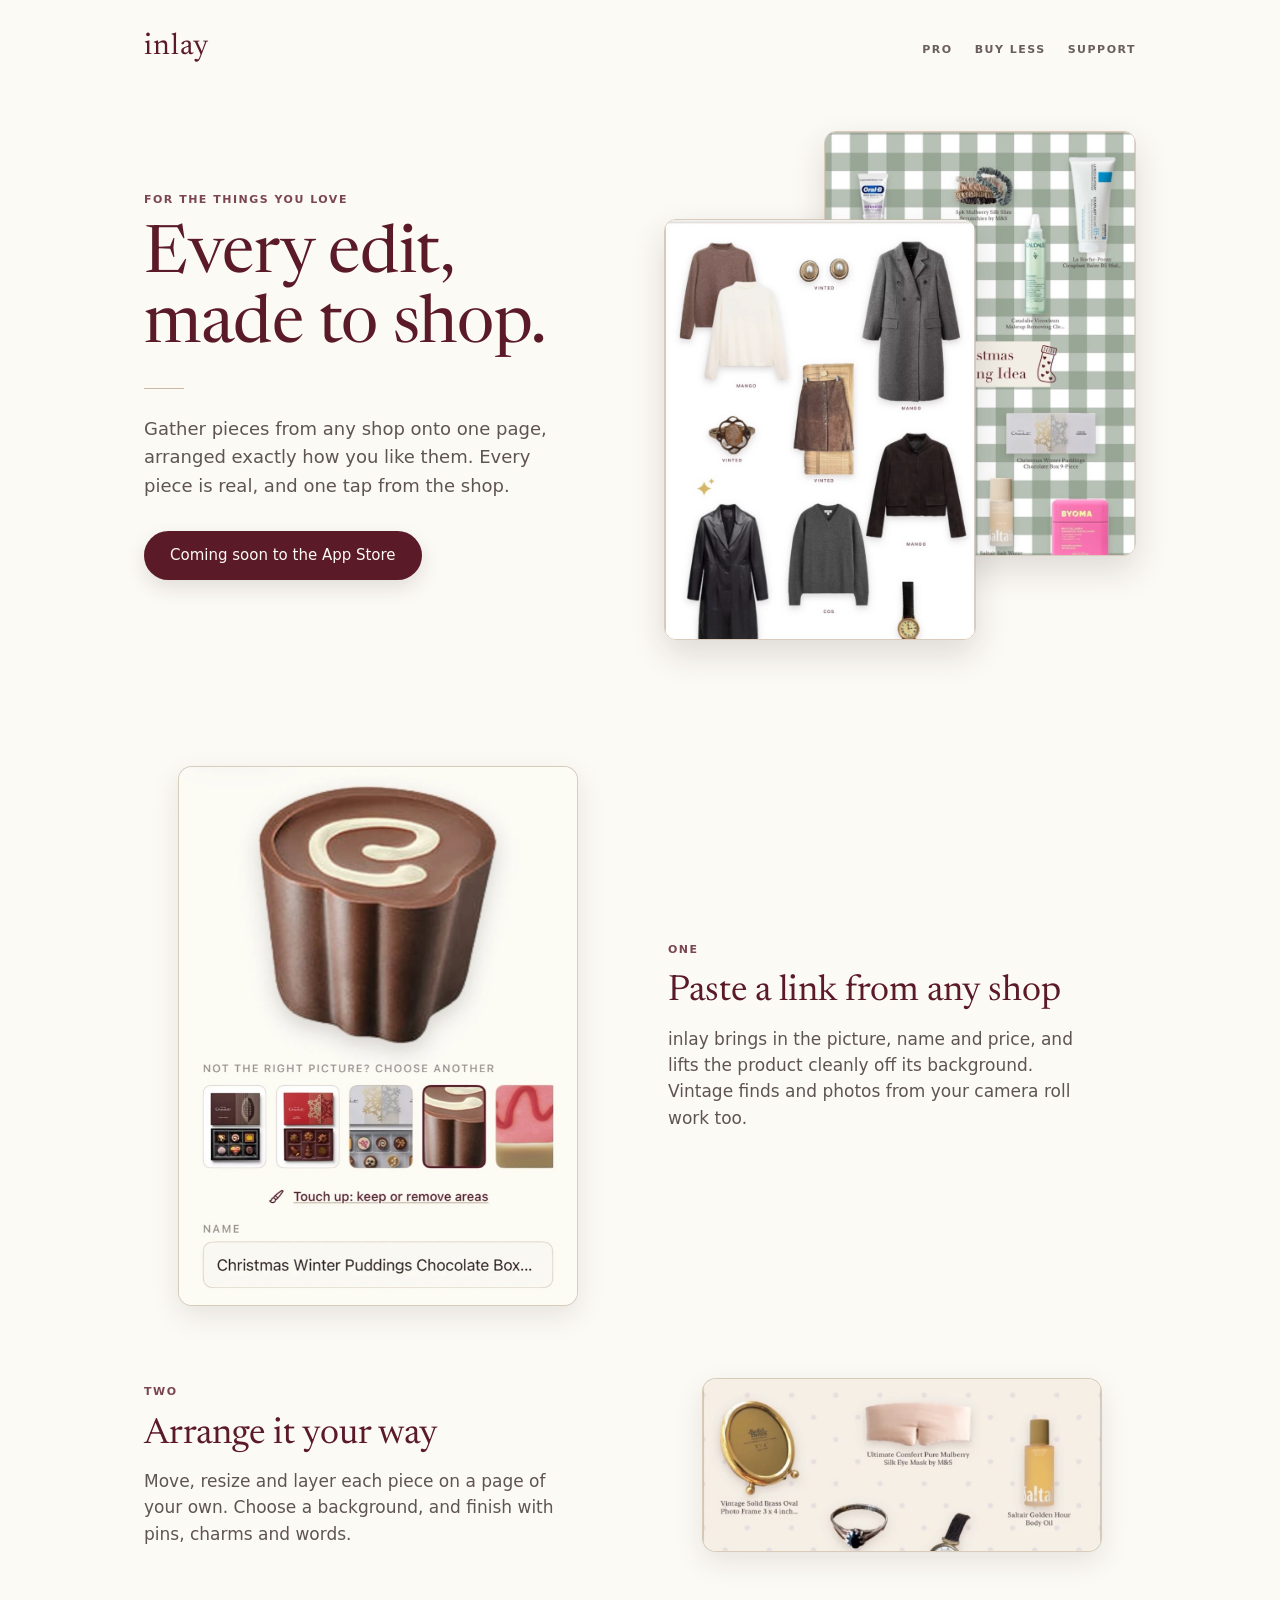
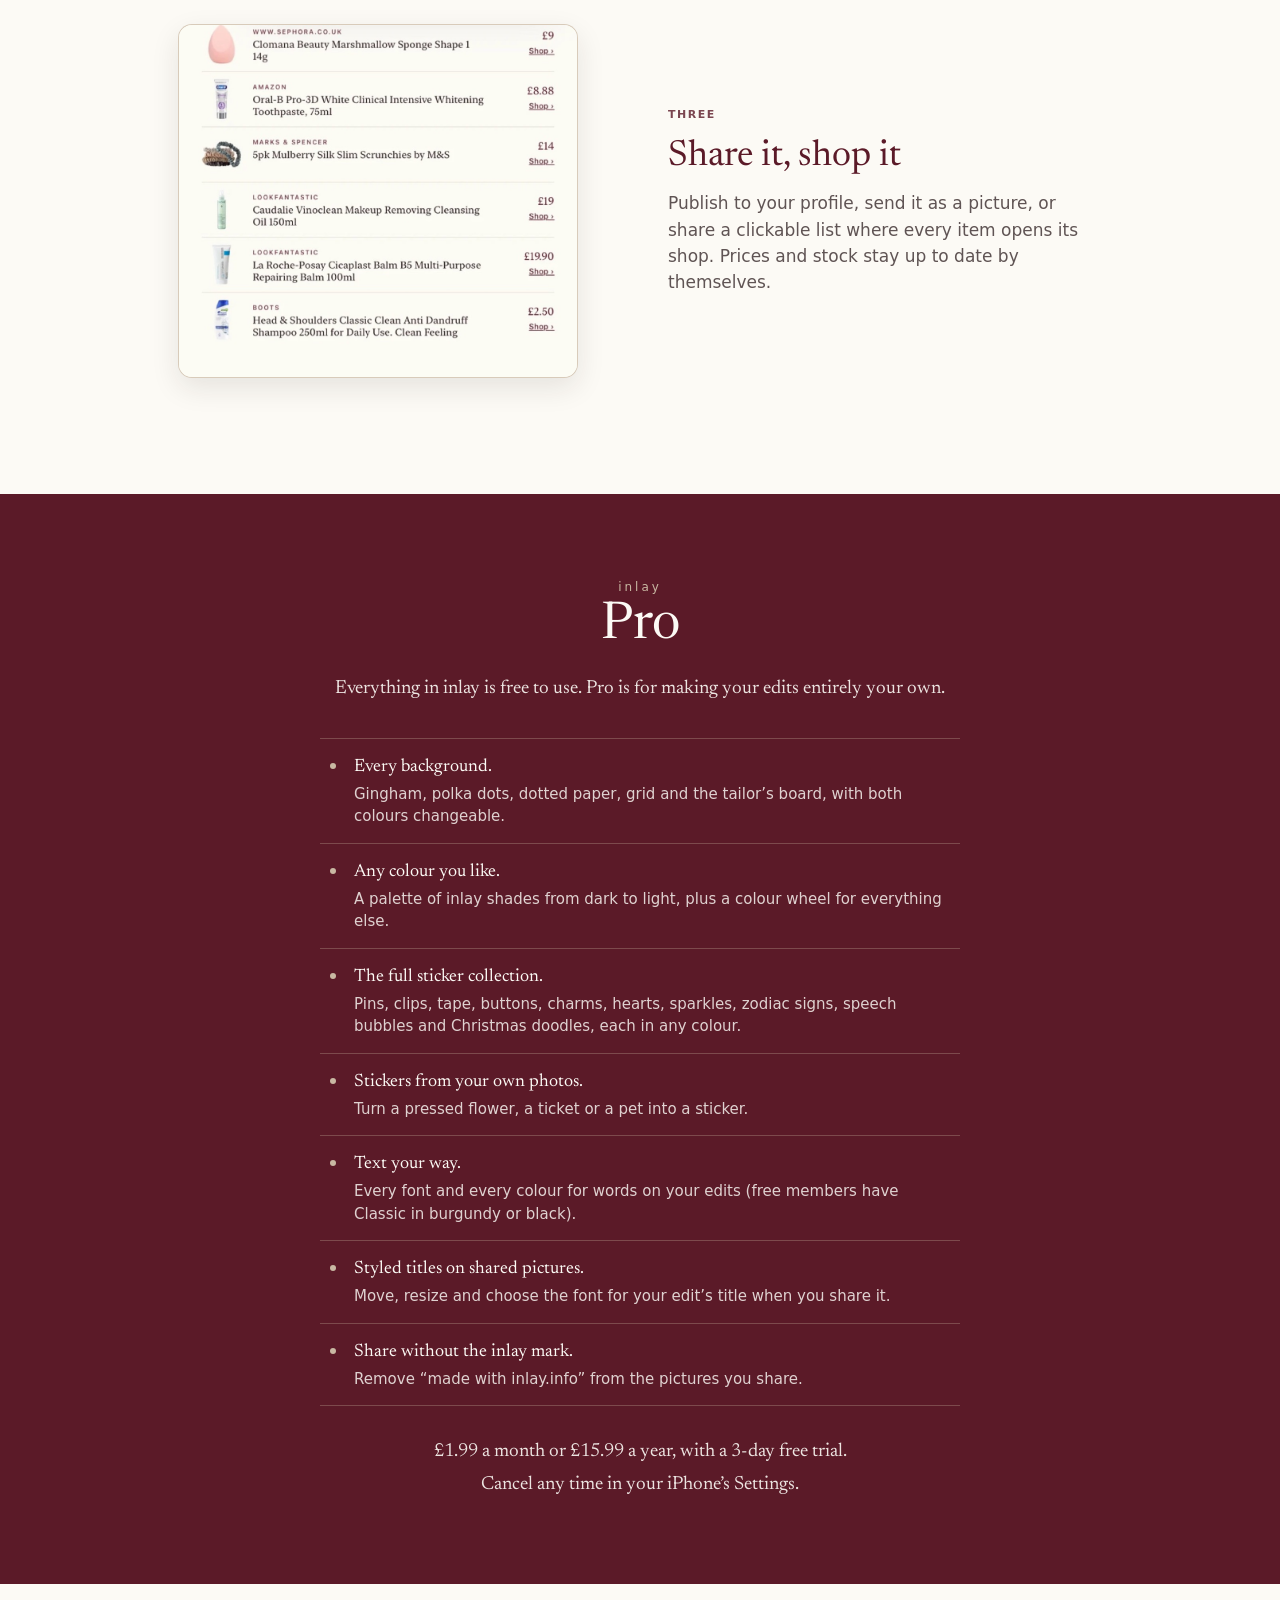
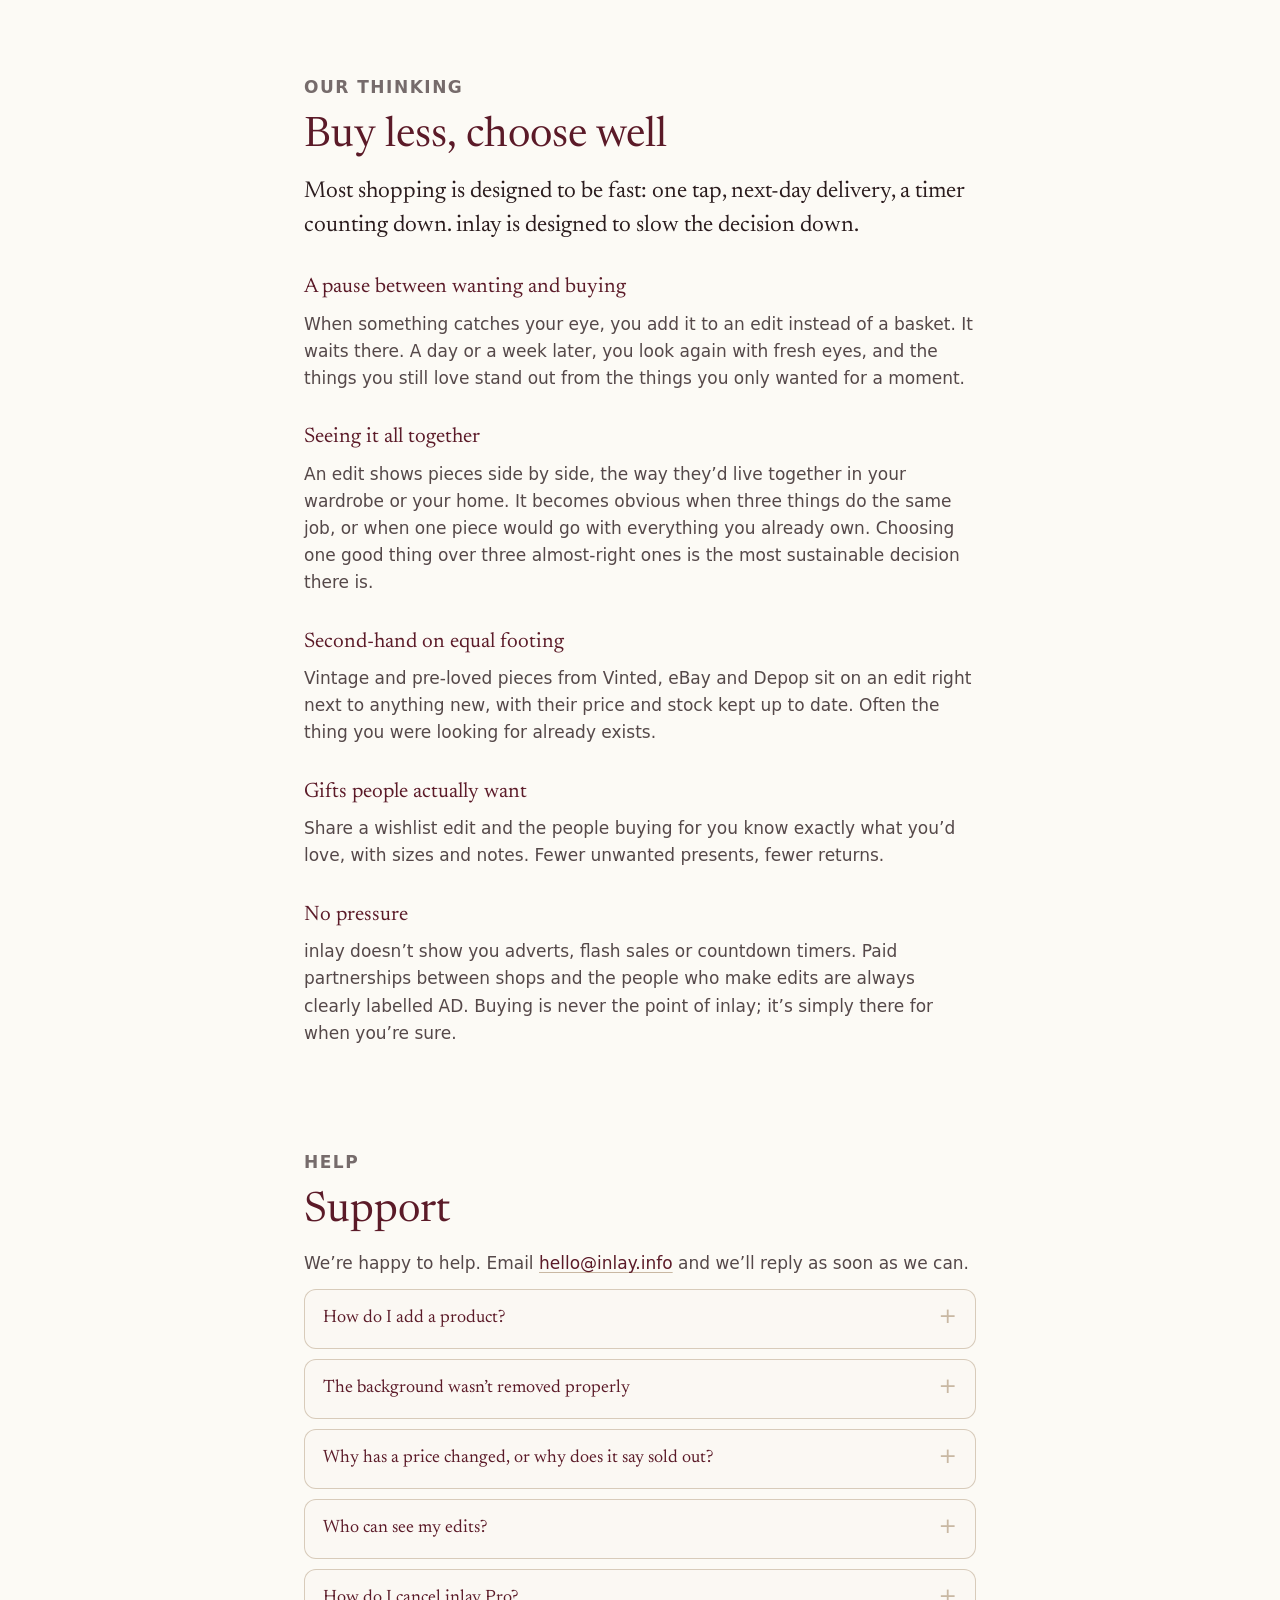
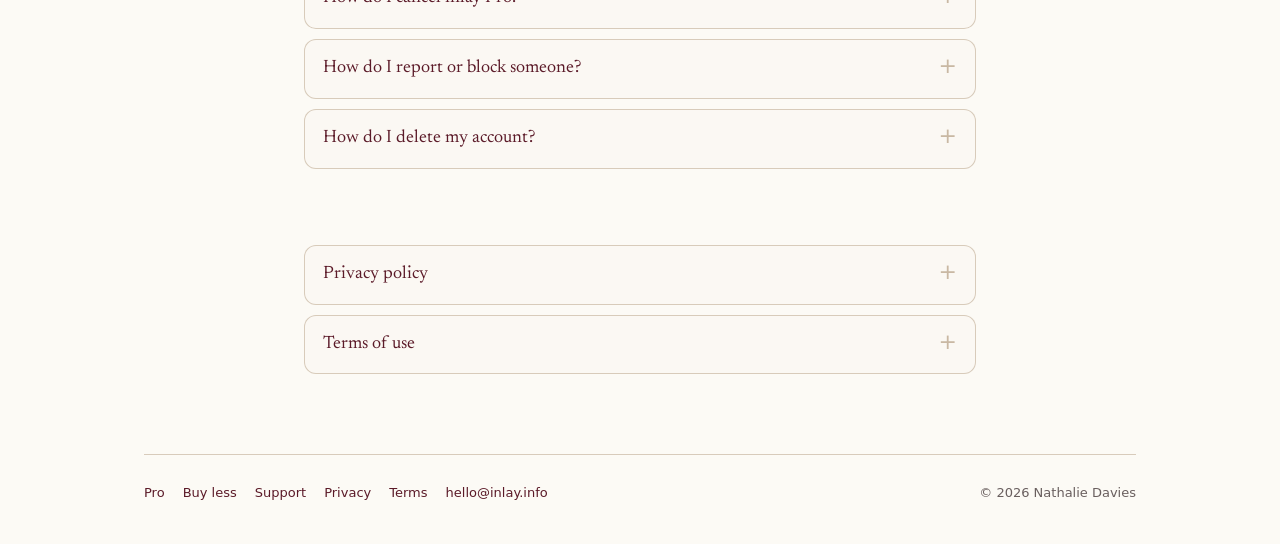
==== index.html @ dbf11629 "Website styled like the app: New York serif, system labels, ivory hairline cards, capsule button, Pr" ====
<!doctype html>
<html lang="en-GB">
<head>
<meta charset="utf-8">
<meta name="viewport" content="width=device-width, initial-scale=1">
<title>inlay</title>
<meta name="description" content="Make edits of the things you love, from any shop. Every piece is real, and one tap from the shop.">
<meta property="og:title" content="inlay">
<meta property="og:description" content="Make edits of the things you love, from any shop.">
<meta property="og:image" content="https://inlay.info/images/edit-aw.jpg">
<link rel="preconnect" href="https://fonts.googleapis.com">
<link rel="preconnect" href="https://fonts.gstatic.com" crossorigin>
<!-- iPhone, iPad and Mac use Apple's New York serif, like the app; other devices get Newsreader, its closest match. -->
<link href="https://fonts.googleapis.com/css2?family=Newsreader:opsz,wght@6..72,400;6..72,500&display=swap" rel="stylesheet">
<link rel="stylesheet" href="styles.css">
</head>
<body>
<div class="wrap">
<header class="site">
  <a class="logo" href="#top">inlay</a>
  <nav><a href="#pro">Pro</a><a href="#slow">Buy less</a><a href="#support">Support</a></nav>
</header>
</div>

<main id="top">
<section class="cover wrap">
  <div class="cover-text">
    <p class="kicker">For the things you love</p>
    <h1>Every edit,<br>made to shop.</h1>
    <span class="rule"></span>
    <p class="lede">Gather pieces from any shop onto one page, arranged exactly how you like them. Every piece is real, and one tap from the shop.</p>
    <span class="badge">Coming soon to the App Store</span>
  </div>
  <figure class="cover-pages">
    <img class="page-shot back" src="images/edit-gingham.jpg" alt="An inlay edit called Christmas Stocking Idea: beauty products on a sage gingham page">
    <img class="page-shot front" src="images/edit-aw.jpg" alt="An inlay edit called AW 2026: knitwear, coats, a suede skirt and vintage jewellery on a white page">
  </figure>
</section>

<section class="feature wrap">
  <figure><img src="images/add-link.jpg" alt="Adding a Hotel Chocolat product from a link, with its name, shop and price filled in"></figure>
  <div>
    <p class="kicker">One</p>
    <h2>Paste a link from any shop</h2>
    <p>inlay brings in the picture, name and price, and lifts the product cleanly off its background. Vintage finds and photos from your camera roll work too.</p>
  </div>
</section>

<section class="feature flip wrap">
  <figure><img src="images/edit-detail.jpg" alt="Close-up of an edit: a brass photo frame, silk eye mask, body oil, a sapphire ring and a vintage watch on a polka dot page"></figure>
  <div>
    <p class="kicker">Two</p>
    <h2>Arrange it your way</h2>
    <p>Move, resize and layer each piece on a page of your own. Choose a background, and finish with pins, charms and words.</p>
  </div>
</section>

<section class="feature wrap">
  <figure><img src="images/list.jpg" alt="A shopping list of an edit, each product with its shop, price and a Shop link"></figure>
  <div>
    <p class="kicker">Three</p>
    <h2>Share it, shop it</h2>
    <p>Publish to your profile, send it as a picture, or share a clickable list where every item opens its shop. Prices and stock stay up to date by themselves.</p>
  </div>
</section>

<!-- inlay Pro -->
<section id="pro" class="band pro">
  <p class="pro-mark">inlay</p>
  <h2 class="pro-title">Pro</h2>
  <p>Everything in inlay is free to use. Pro is for making your edits entirely your own.</p>
  <ul class="perks">
    <li><strong>Every background.</strong> Gingham, polka dots, dotted paper, grid and the tailor&rsquo;s board, with both colours changeable.</li>
    <li><strong>Any colour you like.</strong> A palette of inlay shades from dark to light, plus a colour wheel for everything else.</li>
    <li><strong>The full sticker collection.</strong> Pins, clips, tape, buttons, charms, hearts, sparkles, zodiac signs, speech bubbles and Christmas doodles, each in any colour.</li>
    <li><strong>Stickers from your own photos.</strong> Turn a pressed flower, a ticket or a pet into a sticker.</li>
    <li><strong>Text your way.</strong> Every font and every colour for words on your edits (free members have Classic in burgundy or black).</li>
    <li><strong>Styled titles on shared pictures.</strong> Move, resize and choose the font for your edit&rsquo;s title when you share it.</li>
    <li><strong>Share without the inlay mark.</strong> Remove &ldquo;made with inlay.info&rdquo; from the pictures you share.</li>
  </ul>
  <p class="price">&pound;1.99 a month or &pound;15.99 a year, with a 3-day free trial.<br>Cancel any time in your iPhone&rsquo;s Settings.</p>
</section>

<!-- Sustainability -->
<section id="slow" class="wrap narrow prose">
  <p class="kicker">Our thinking</p>
  <h2>Buy less, choose well</h2>
  <p class="lede">Most shopping is designed to be fast: one tap, next-day delivery, a timer counting down. inlay is designed to slow the decision down.</p>

  <h3>A pause between wanting and buying</h3>
  <p>When something catches your eye, you add it to an edit instead of a basket. It waits there. A day or a week later, you look again with fresh eyes, and the things you still love stand out from the things you only wanted for a moment.</p>

  <h3>Seeing it all together</h3>
  <p>An edit shows pieces side by side, the way they&rsquo;d live together in your wardrobe or your home. It becomes obvious when three things do the same job, or when one piece would go with everything you already own. Choosing one good thing over three almost-right ones is the most sustainable decision there is.</p>

  <h3>Second-hand on equal footing</h3>
  <p>Vintage and pre-loved pieces from Vinted, eBay and Depop sit on an edit right next to anything new, with their price and stock kept up to date. Often the thing you were looking for already exists.</p>

  <h3>Gifts people actually want</h3>
  <p>Share a wishlist edit and the people buying for you know exactly what you&rsquo;d love, with sizes and notes. Fewer unwanted presents, fewer returns.</p>

  <h3>No pressure</h3>
  <p>inlay doesn&rsquo;t show you adverts, flash sales or countdown timers. Paid partnerships between shops and the people who make edits are always clearly labelled AD. Buying is never the point of inlay; it&rsquo;s simply there for when you&rsquo;re sure.</p>
</section>

<!-- Support -->
<section id="support" class="wrap narrow prose">
  <p class="kicker">Help</p>
  <h2>Support</h2>
  <p>We&rsquo;re happy to help. Email <a href="mailto:hello@inlay.info">hello@inlay.info</a> and we&rsquo;ll reply as soon as we can.</p>
  <details><summary>How do I add a product?</summary><p>Open an edit and tap <strong>+</strong>. Paste a link from any shop, or upload a photo. inlay finds the product picture, name, shop and price, and lifts the product off its background.</p></details>
  <details><summary>The background wasn&rsquo;t removed properly</summary><p>Choose a different photo from the row of choices, or tap <strong>Touch up</strong>: brush over anything that should go, or use <strong>Frame item</strong> to draw a box around just the product.</p></details>
  <details><summary>Why has a price changed, or why does it say sold out?</summary><p>inlay checks each product&rsquo;s shop page now and then and updates the price and stock to match. Some shops don&rsquo;t share this, so a price may occasionally be out of date. Always check the shop before buying.</p></details>
  <details><summary>Who can see my edits?</summary><p>New edits are private. When you make an edit public and publish it, anyone on inlay can see it. Your notes on products are always private to you.</p></details>
  <details><summary>How do I cancel inlay Pro?</summary><p>Subscriptions are handled by Apple. On your iPhone, open <strong>Settings</strong>, tap your name, then <strong>Subscriptions</strong>, choose inlay and cancel. Cancel at least a day before your trial or billing period ends. Refunds are handled by Apple at <a href="https://reportaproblem.apple.com">reportaproblem.apple.com</a>.</p></details>
  <details><summary>How do I report or block someone?</summary><p>Open their profile or edit and tap <strong>&hellip;</strong> at the top, or press and hold a comment. Reports are private and are never shown to the person you report.</p></details>
  <details><summary>How do I delete my account?</summary><p>In inlay, go to <strong>My profile</strong>, tap the settings cog, then <strong>Delete account</strong>. This permanently deletes your profile, edits, photos, likes and comments. If you have Pro, cancel it with Apple as well, because deleting your account doesn&rsquo;t stop Apple billing you.</p></details>
</section>

<!-- Legal -->
<section class="wrap narrow prose legal">
  <details id="privacy">
    <summary>Privacy policy</summary>
    <p class="updated">Last updated 16 October 2026</p>
    <p>inlay is an app for making edits of products you love. This policy explains what information inlay uses, why, and the choices you have. inlay is run by Nathalie Davies, based in the United Kingdom, who is responsible for your information (the &ldquo;data controller&rdquo;). Contact: <a href="mailto:hello@inlay.info">hello@inlay.info</a>.</p>
    <h4>What we collect</h4>
    <p><em>Your account:</em> your email address and password (the password is stored encrypted; we can never see it), and your name, username, bio and profile picture if you add them.</p>
    <p><em>What you make and do:</em> your edits (titles, descriptions, tags, backgrounds, stickers, layout); products you add (name, shop, price, link and picture, including stickers made from your photos); private notes on products, only ever visible to you; who you follow and block, your likes, comments and any reports you send.</p>
    <p><em>Purchases:</em> inlay Pro is bought through Apple. Apple handles your payment; we never receive your card details. We only learn whether your subscription is active.</p>
    <p><em>What we don&rsquo;t collect:</em> we don&rsquo;t use advertising trackers, we don&rsquo;t track you across other apps or websites, we don&rsquo;t send marketing emails, and we don&rsquo;t sell your information.</p>
    <h4>How inlay works on your phone</h4>
    <p>inlay only sees photos you choose, and removing backgrounds happens on your iPhone. To read a product&rsquo;s picture, name and price, and to keep prices and stock up to date, inlay opens the shop&rsquo;s page from your iPhone, as a web browser would.</p>
    <h4>Why we use it</h4>
    <p>To run your account and show your edits, profile, likes and comments (to provide the service you asked for); to keep inlay safe, including reviewing reports (our legitimate interest in a safe community); and to provide Pro features you&rsquo;ve paid for (to fulfil our agreement with you).</p>
    <h4>Who can see what</h4>
    <p>Your name, username, bio and profile picture are visible to everyone on inlay. Public, published edits are visible to everyone on inlay; private edits only to you, and to friends you invite to collaborate. Your notes, blocks and reports are visible only to you (and reports to us).</p>
    <h4>Where it&rsquo;s stored</h4>
    <p>inlay stores your information with Supabase, our database and storage provider, which processes it on our behalf under a data processing agreement. Where information is processed outside the UK, it is protected by approved safeguards such as standard contractual clauses.</p>
    <h4>How long we keep it</h4>
    <p>We keep your information while you have an account. When you delete your account, your profile, edits, photos, likes, comments, follows and notes are deleted. Backups are cleared on a rolling basis within 30 days.</p>
    <h4>Your rights</h4>
    <p>You can access, correct, download or delete your information, and object to or restrict how we use it. You can edit your profile and delete your account in the app at any time. For anything else, email <a href="mailto:hello@inlay.info">hello@inlay.info</a>. You can also complain to the Information Commissioner&rsquo;s Office at <a href="https://ico.org.uk">ico.org.uk</a>.</p>
    <h4>Children</h4>
    <p>inlay is for people aged 13 and over. If you believe a child under 13 has an account, please contact us and we&rsquo;ll delete it.</p>
    <h4>Changes</h4>
    <p>If we make important changes to this policy, we&rsquo;ll tell you in the app before they take effect.</p>
  </details>

  <details id="terms">
    <summary>Terms of use</summary>
    <p class="updated">Last updated 16 October 2026</p>
    <p>These terms are an agreement between you and Nathalie Davies, who runs inlay (&ldquo;we&rdquo;). By using inlay you agree to them. Please also read the privacy policy above.</p>
    <h4>Your account</h4>
    <p>You must be 13 or older to use inlay. Keep your login details safe; you&rsquo;re responsible for what happens on your account. You can delete your account at any time in the app.</p>
    <h4>Your content</h4>
    <p>You own the edits, photos, descriptions and comments you add. So that inlay can show them, you give us a non-exclusive, worldwide, royalty-free licence to store, display and share them within inlay, and to show them when you share them elsewhere. This licence ends when you delete the content or your account, except where others have already shared it. Only add content you have the right to use. Product pictures come from shops&rsquo; own pages to show and link to those products; if you&rsquo;re a rights holder and want something removed, contact us.</p>
    <h4>Paid promotion</h4>
    <p>If you&rsquo;re paid or gifted to feature a product, mark your edit as containing paid promotion and choose which items are paid, so they show an AD label.</p>
    <h4>Community rules</h4>
    <p>Don&rsquo;t use inlay to post anything illegal, hateful, harassing, sexually explicit, violent or misleading; to impersonate anyone; to spam; or to infringe anyone&rsquo;s rights. You can report content and block people in the app. We may remove content or suspend accounts that break these rules.</p>
    <h4>Shops and prices</h4>
    <p>inlay isn&rsquo;t a shop and doesn&rsquo;t sell products. Product names, prices and stock come from shops&rsquo; websites and may be out of date or wrong. Always check the shop&rsquo;s own website before buying. Purchases are between you and the shop.</p>
    <h4>inlay Pro</h4>
    <p>inlay Pro costs &pound;1.99 a month or &pound;15.99 a year (or the equivalent shown in your country), with a 3-day free trial for new subscribers. Payment is taken by Apple when the trial ends, and the subscription renews automatically unless you cancel at least 24 hours before the end of the period. Manage or cancel it in your iPhone&rsquo;s Settings &rarr; your name &rarr; Subscriptions. Refunds are handled by Apple. Your use of purchases is also covered by Apple&rsquo;s <a href="https://www.apple.com/legal/internet-services/itunes/dev/stdeula/">Licensed Application End User Licence Agreement</a>.</p>
    <h4>Changes and availability</h4>
    <p>We&rsquo;re always improving inlay and may change or stop features. If we make important changes to these terms, we&rsquo;ll tell you in the app first.</p>
    <h4>Liability</h4>
    <p>inlay is provided as it is. Nothing in these terms limits liability that can&rsquo;t be limited by law, including for death or personal injury caused by negligence, or fraud. Otherwise, we&rsquo;re not responsible for losses that weren&rsquo;t foreseeable, for products bought from shops, or for content posted by other people. Your statutory consumer rights are not affected.</p>
    <h4>Law</h4>
    <p>These terms are governed by the law of England and Wales. If you live elsewhere in the UK, you may also bring proceedings in your local courts.</p>
  </details>
</section>
</main>

<div class="wrap">
<footer class="site">
  <div><a href="#pro">Pro</a><a href="#slow">Buy less</a><a href="#support">Support</a><a href="#privacy">Privacy</a><a href="#terms">Terms</a><a href="mailto:hello@inlay.info">hello@inlay.info</a></div>
  <div>&copy; 2026 Nathalie Davies</div>
</footer>
</div>

<script>
  // Links to #privacy or #terms open that section.
  function openFromHash() {
    var el = location.hash && document.querySelector(location.hash);
    if (el && el.tagName === 'DETAILS') { el.open = true; el.scrollIntoView(); }
  }
  window.addEventListener('hashchange', openFromHash);
  openFromHash();
</script>
</body>
</html>
---- styles.css ----
/* inlay.info, styled like the app: burgundy, putty and linen; New York serif headings,
   the system font for everything small; ivory cards with hairline putty borders; capsule buttons. */
:root {
  --burgundy: #5B1A28;
  --burgundy-deep: #3E0F1A;
  --putty: #C9B8A3;
  --linen: #FCFAF5;
  --linen-shade: #E7DFD1;
  --ivory: #FBF8F3;
  --ink: #2B1C1E;
  --hairline: rgba(201, 184, 163, 0.7);
  --serif: ui-serif, "New York", "Newsreader", Georgia, serif;
  --sans: -apple-system, BlinkMacSystemFont, system-ui, "Helvetica Neue", Arial, sans-serif;
}

* { box-sizing: border-box; }
html { scroll-behavior: smooth; }
html, body {
  margin: 0;
  background: var(--linen);
  color: var(--ink);
  font-family: var(--sans);
  font-size: 17px;
  line-height: 1.55;
  -webkit-font-smoothing: antialiased;
}
img { display: block; }
a { color: var(--burgundy); text-decoration-color: var(--putty); text-underline-offset: 3px; }
a:hover { text-decoration-color: var(--burgundy); }

.wrap { max-width: 1040px; margin: 0 auto; padding: 0 24px; }
.narrow { max-width: 720px; }
section[id] { scroll-margin-top: 16px; }

/* Small labels, as in the app: uppercase, tracked, burgundy */
.kicker {
  font-family: var(--sans); font-size: 11px; font-weight: 600; letter-spacing: 1.5px;
  text-transform: uppercase; color: var(--burgundy); opacity: 0.8; margin: 0 0 14px;
}

/* Header */
header.site {
  display: flex; align-items: center; justify-content: space-between; flex-wrap: wrap; gap: 8px 0;
  padding: 24px 0;
}
.logo {
  font-family: var(--serif); font-size: 30px; letter-spacing: 1px;
  color: var(--burgundy); text-decoration: none;
}
nav a {
  margin-left: 22px; font-size: 11px; font-weight: 600; letter-spacing: 1.5px;
  text-transform: uppercase; text-decoration: none; color: var(--ink); opacity: 0.7;
}
nav a:hover { opacity: 1; color: var(--burgundy); }

/* Capsule button */
.badge {
  display: inline-block; padding: 13px 26px; border-radius: 999px;
  background: var(--burgundy); color: var(--linen);
  font-size: 15px; font-weight: 500; text-decoration: none;
  box-shadow: 0 8px 20px rgba(43, 28, 30, 0.12);
}

/* Cover */
.cover {
  display: grid; grid-template-columns: 1fr 1fr; gap: 48px; align-items: center;
  padding-top: 36px; padding-bottom: 90px;
}
.cover h1 {
  font-family: var(--serif); font-weight: 400; color: var(--burgundy);
  font-size: clamp(42px, 6vw, 66px); line-height: 1.06; letter-spacing: -0.3px; margin: 0;
}
.rule { display: block; width: 40px; height: 1px; background: var(--putty); margin: 26px 0; }
.lede { font-size: 18px; line-height: 1.6; color: rgba(43, 28, 30, 0.75); margin: 0 0 30px; max-width: 440px; }
.cover-pages { position: relative; margin: 0; aspect-ratio: 1 / 1.08; }
.page-shot {
  position: absolute; width: 66%; border-radius: 12px;
  border: 0.75px solid var(--hairline);
  box-shadow: 0 14px 34px rgba(43, 28, 30, 0.14);
}
.page-shot.back { right: 0; top: 0; }
.page-shot.front { left: 0; bottom: 0; }

/* Steps */
.feature {
  display: grid; grid-template-columns: 1fr 1fr; gap: 56px; align-items: center;
  padding-top: 36px; padding-bottom: 36px;
}
.feature figure { margin: 0; }
.feature img {
  width: 100%; max-width: 400px; margin: 0 auto; border-radius: 14px;
  border: 0.75px solid var(--hairline); background: var(--ivory);
  box-shadow: 0 10px 28px rgba(43, 28, 30, 0.1);
  max-height: 540px; object-fit: cover; object-position: top;
}
.feature.flip figure { order: 2; }
.feature h2 {
  font-family: var(--serif); font-weight: 400; color: var(--burgundy);
  font-size: clamp(28px, 3.6vw, 36px); line-height: 1.15; margin: 0 0 12px;
}
.feature p:not(.kicker) { font-size: 17px; color: rgba(43, 28, 30, 0.75); margin: 0; max-width: 420px; }

/* Pro: like the app's Pro screen */
.band.pro {
  background: var(--burgundy); color: var(--linen);
  padding: 72px 24px 64px; margin-top: 80px; text-align: center;
}
.band.pro > * { max-width: 640px; margin-left: auto; margin-right: auto; }
.pro-mark { font-size: 12px; font-weight: 500; letter-spacing: 3px; color: var(--putty); margin-bottom: 2px; }
.pro-title { font-family: "Didot", "Bodoni 72", var(--serif); font-weight: 400; font-size: 52px; line-height: 1.1; margin-top: 0; margin-bottom: 14px; }
.band.pro > p:not(.pro-mark) { font-family: var(--serif); font-size: 19px; color: var(--linen); opacity: 0.9; }
.perks { list-style: none; padding: 0; margin: 34px auto 30px; text-align: left; }
.perks li {
  font-size: 15px; line-height: 1.5; color: rgba(252, 250, 245, 0.82);
  padding: 15px 16px 15px 34px; position: relative;
  border-top: 0.75px solid rgba(201, 184, 163, 0.3);
}
.perks li:last-child { border-bottom: 0.75px solid rgba(201, 184, 163, 0.3); }
.perks li::before {
  content: ""; position: absolute; left: 10px; top: 24px;
  width: 6px; height: 6px; border-radius: 50%; background: var(--putty);
}
.perks strong { display: block; font-family: var(--serif); font-weight: 400; font-size: 18px; color: var(--linen); margin-bottom: 2px; }
.band.pro .price { font-family: var(--sans); font-size: 13px; line-height: 1.7; color: var(--putty); opacity: 1; }

/* Text sections */
.prose { padding-top: 90px; }
.prose h2 {
  font-family: var(--serif); font-weight: 400; color: var(--burgundy);
  font-size: clamp(32px, 4.6vw, 42px); line-height: 1.1; margin: 0 0 16px;
}
.prose h3 { font-family: var(--serif); font-weight: 400; color: var(--burgundy); font-size: 21px; margin: 30px 0 6px; }
.prose p { font-size: 17px; line-height: 1.6; color: rgba(43, 28, 30, 0.8); margin: 0 0 12px; }
.prose .lede { font-family: var(--serif); font-size: clamp(20px, 2.4vw, 23px); line-height: 1.45; color: var(--ink); max-width: none; margin-bottom: 8px; }

/* Questions and legal: ivory cards, like the app's settings */
details {
  background: var(--ivory); border: 0.75px solid var(--hairline); border-radius: 12px;
  padding: 15px 18px; margin: 10px 0;
}
summary { cursor: pointer; font-family: var(--serif); font-size: 18px; color: var(--burgundy); list-style: none; display: flex; justify-content: space-between; gap: 12px; }
summary::-webkit-details-marker { display: none; }
summary::after { content: "+"; font-family: var(--sans); font-weight: 300; font-size: 22px; line-height: 1; color: var(--putty); }
details[open] summary::after { content: "\2013"; }
.prose details p { font-size: 16px; margin: 10px 0 2px; }
.legal { padding-top: 56px; padding-bottom: 70px; }
.legal h4 { font-size: 11px; font-weight: 600; letter-spacing: 1.5px; text-transform: uppercase; color: var(--burgundy); opacity: 0.8; margin: 24px 0 6px; }
.legal .updated { font-size: 13px; opacity: 0.55; }
em { font-style: normal; font-weight: 600; }

/* Footer */
footer.site {
  border-top: 0.75px solid var(--hairline);
  padding: 28px 0 40px; font-size: 13px;
  display: flex; flex-wrap: wrap; gap: 14px; justify-content: space-between; color: rgba(43, 28, 30, 0.7);
}
footer.site a { margin-right: 18px; text-decoration: none; }

@media (max-width: 760px) {
  .cover, .feature { grid-template-columns: 1fr; gap: 30px; }
  .cover { padding-top: 8px; padding-bottom: 50px; }
  .feature.flip figure { order: 0; }
  .feature { padding-top: 24px; padding-bottom: 24px; }
  .prose { padding-top: 64px; }
}
@media (max-width: 640px) {
  nav a { margin-left: 14px; letter-spacing: 1.2px; }
  .logo { font-size: 26px; }
}
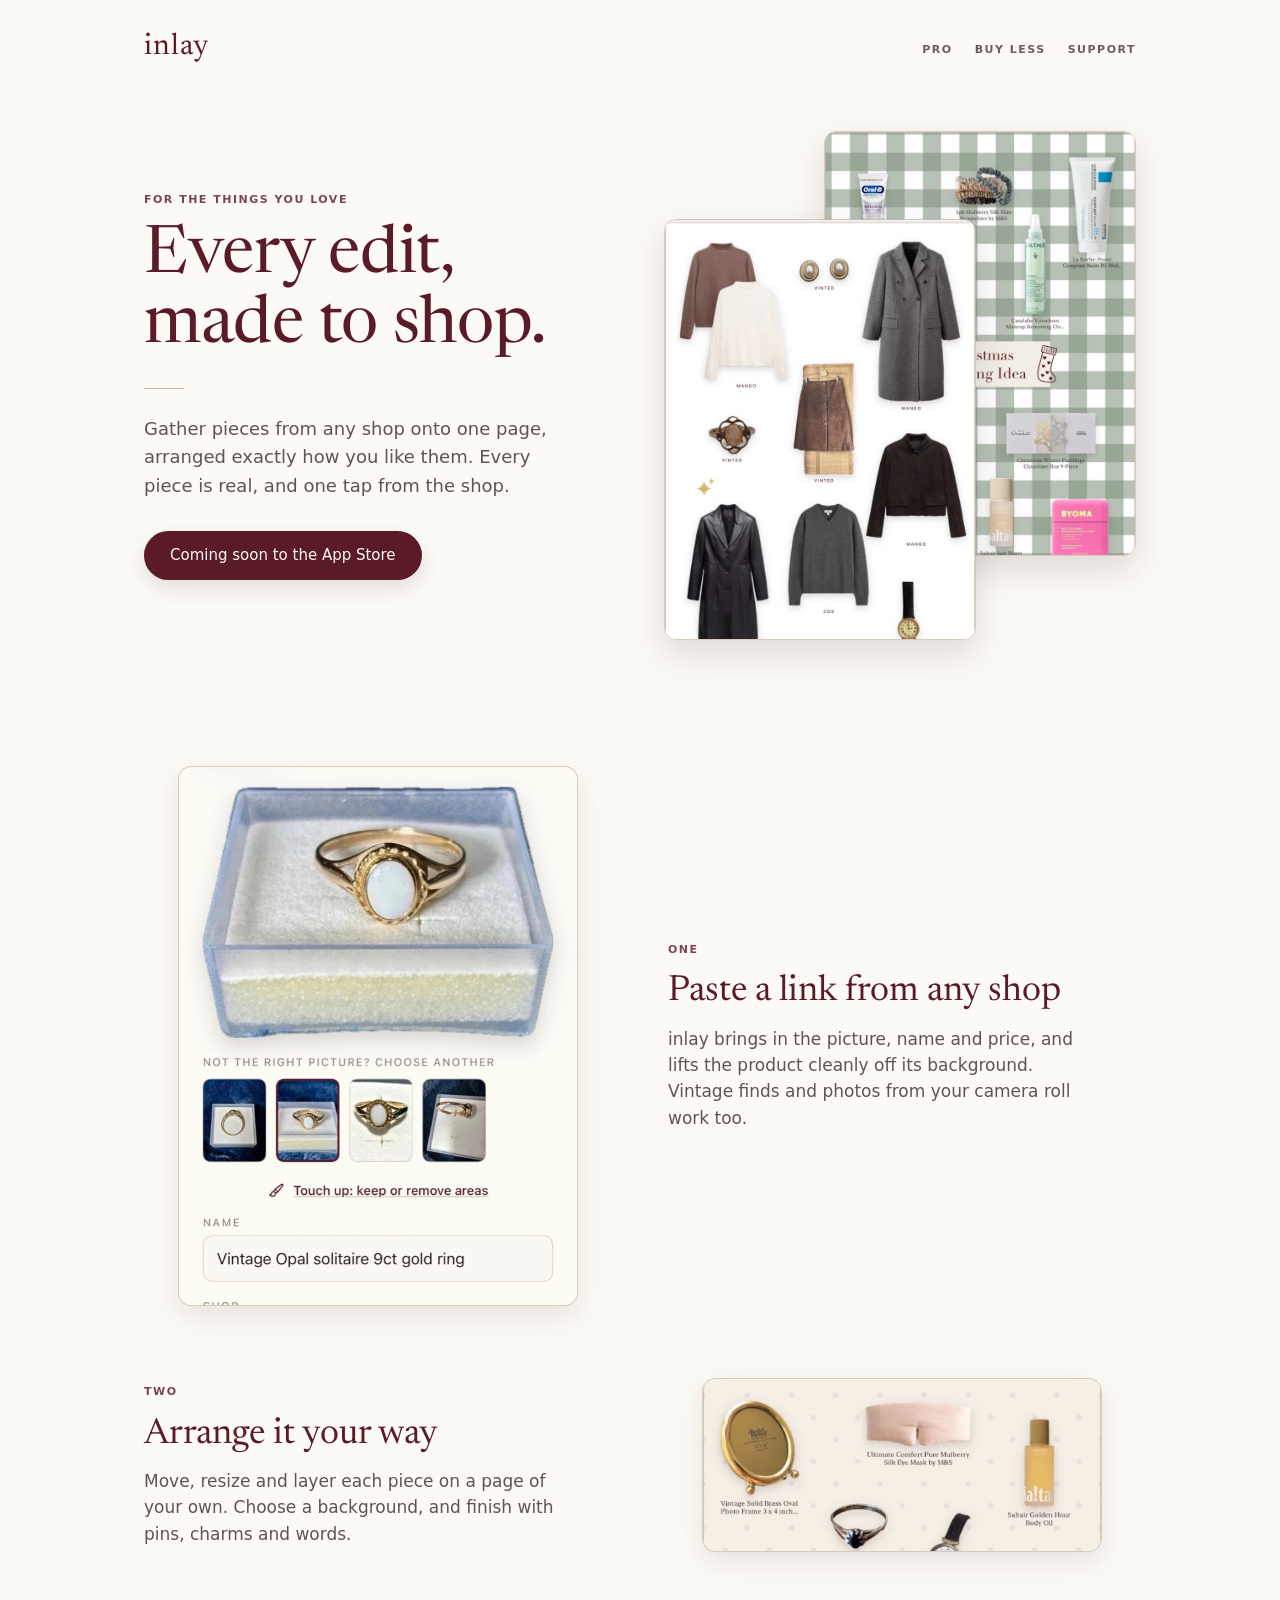
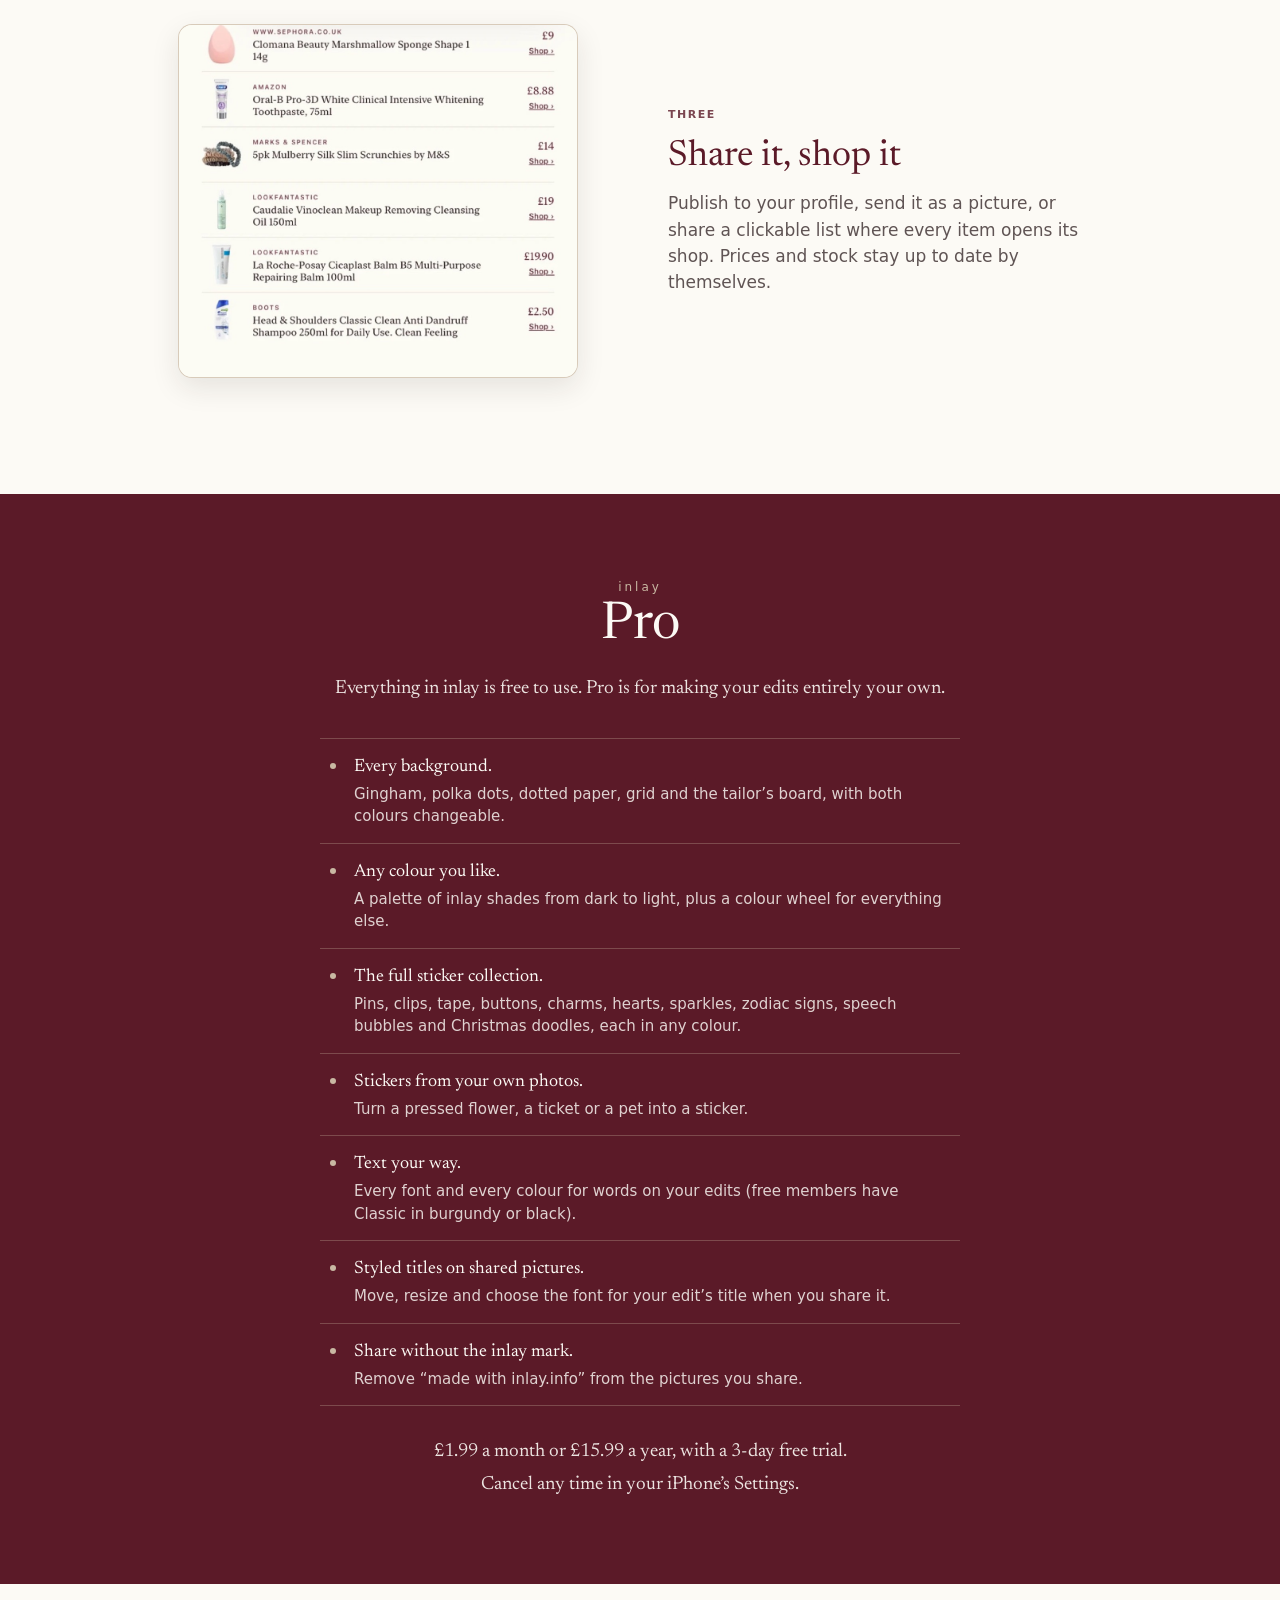
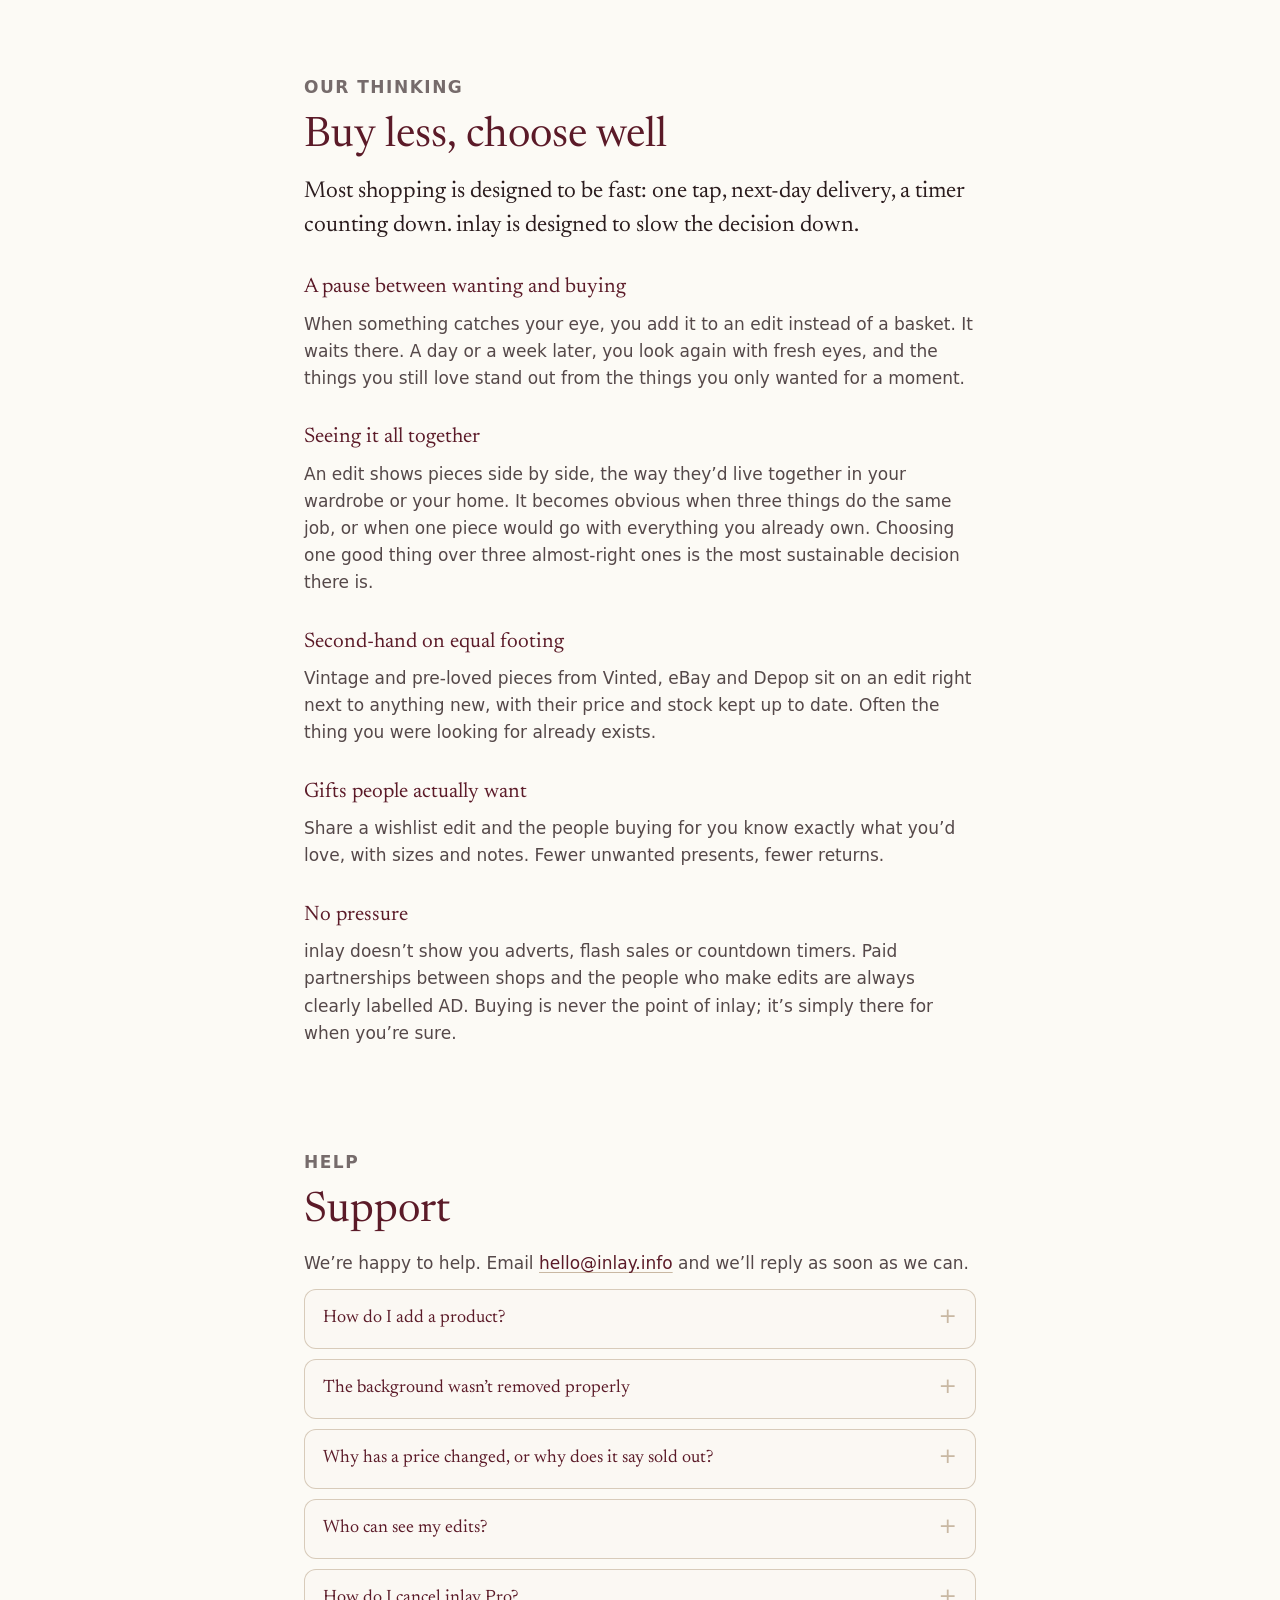
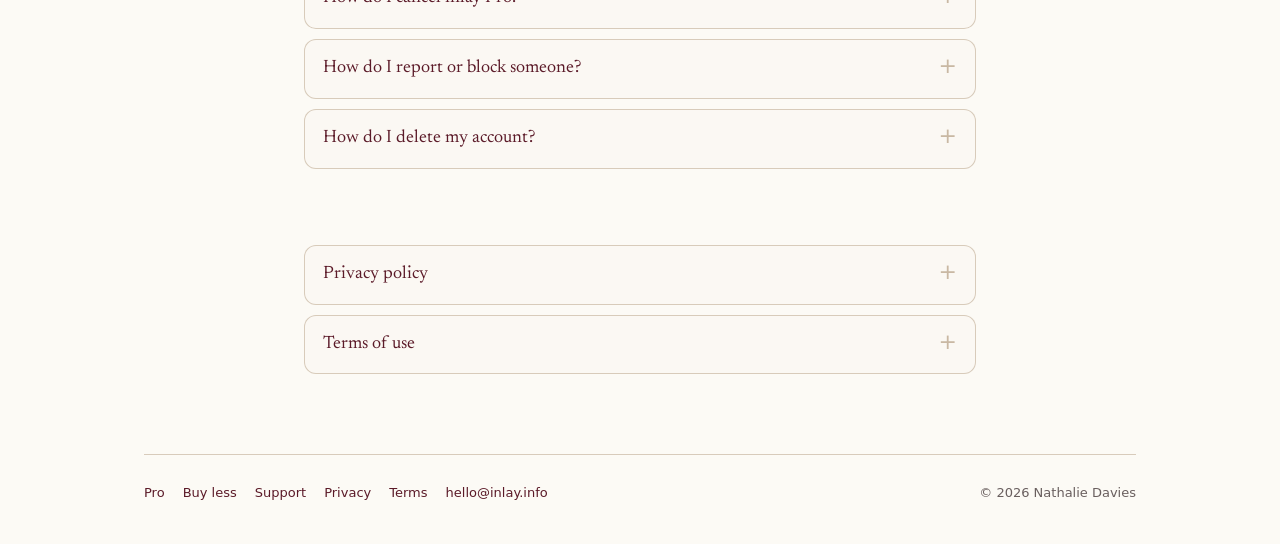
==== commit 34b9bd8a: "Website: fashion example (vintage ring from Vinted) for adding from a link" ====
--- a/index.html
+++ b/index.html
@@ -38,7 +38,7 @@
 </section>
 
 <section class="feature wrap">
-  <figure><img src="images/add-link.jpg" alt="Adding a Hotel Chocolat product from a link, with its name, shop and price filled in"></figure>
+  <figure><img src="images/add-link.jpg" alt="Adding a vintage opal ring from a Vinted link, with its name and shop filled in"></figure>
   <div>
     <p class="kicker">One</p>
     <h2>Paste a link from any shop</h2>
--- a/styles.css
+++ b/styles.css
@@ -40,7 +40,7 @@
 
 /* Header */
 header.site {
-  display: flex; align-items: center; justify-content: space-between; flex-wrap: wrap; gap: 8px 0;
+  display: flex; align-items: center; justify-content: space-between; flex-wrap: wrap; gap: 8px 16px;
   padding: 24px 0;
 }
 .logo {
@@ -165,5 +165,7 @@
 }
 @media (max-width: 640px) {
   nav a { margin-left: 14px; letter-spacing: 1.2px; }
+  nav a:first-child { margin-left: 0; }
+  .badge { padding: 13px 20px; font-size: 14px; white-space: nowrap; }
   .logo { font-size: 26px; }
 }
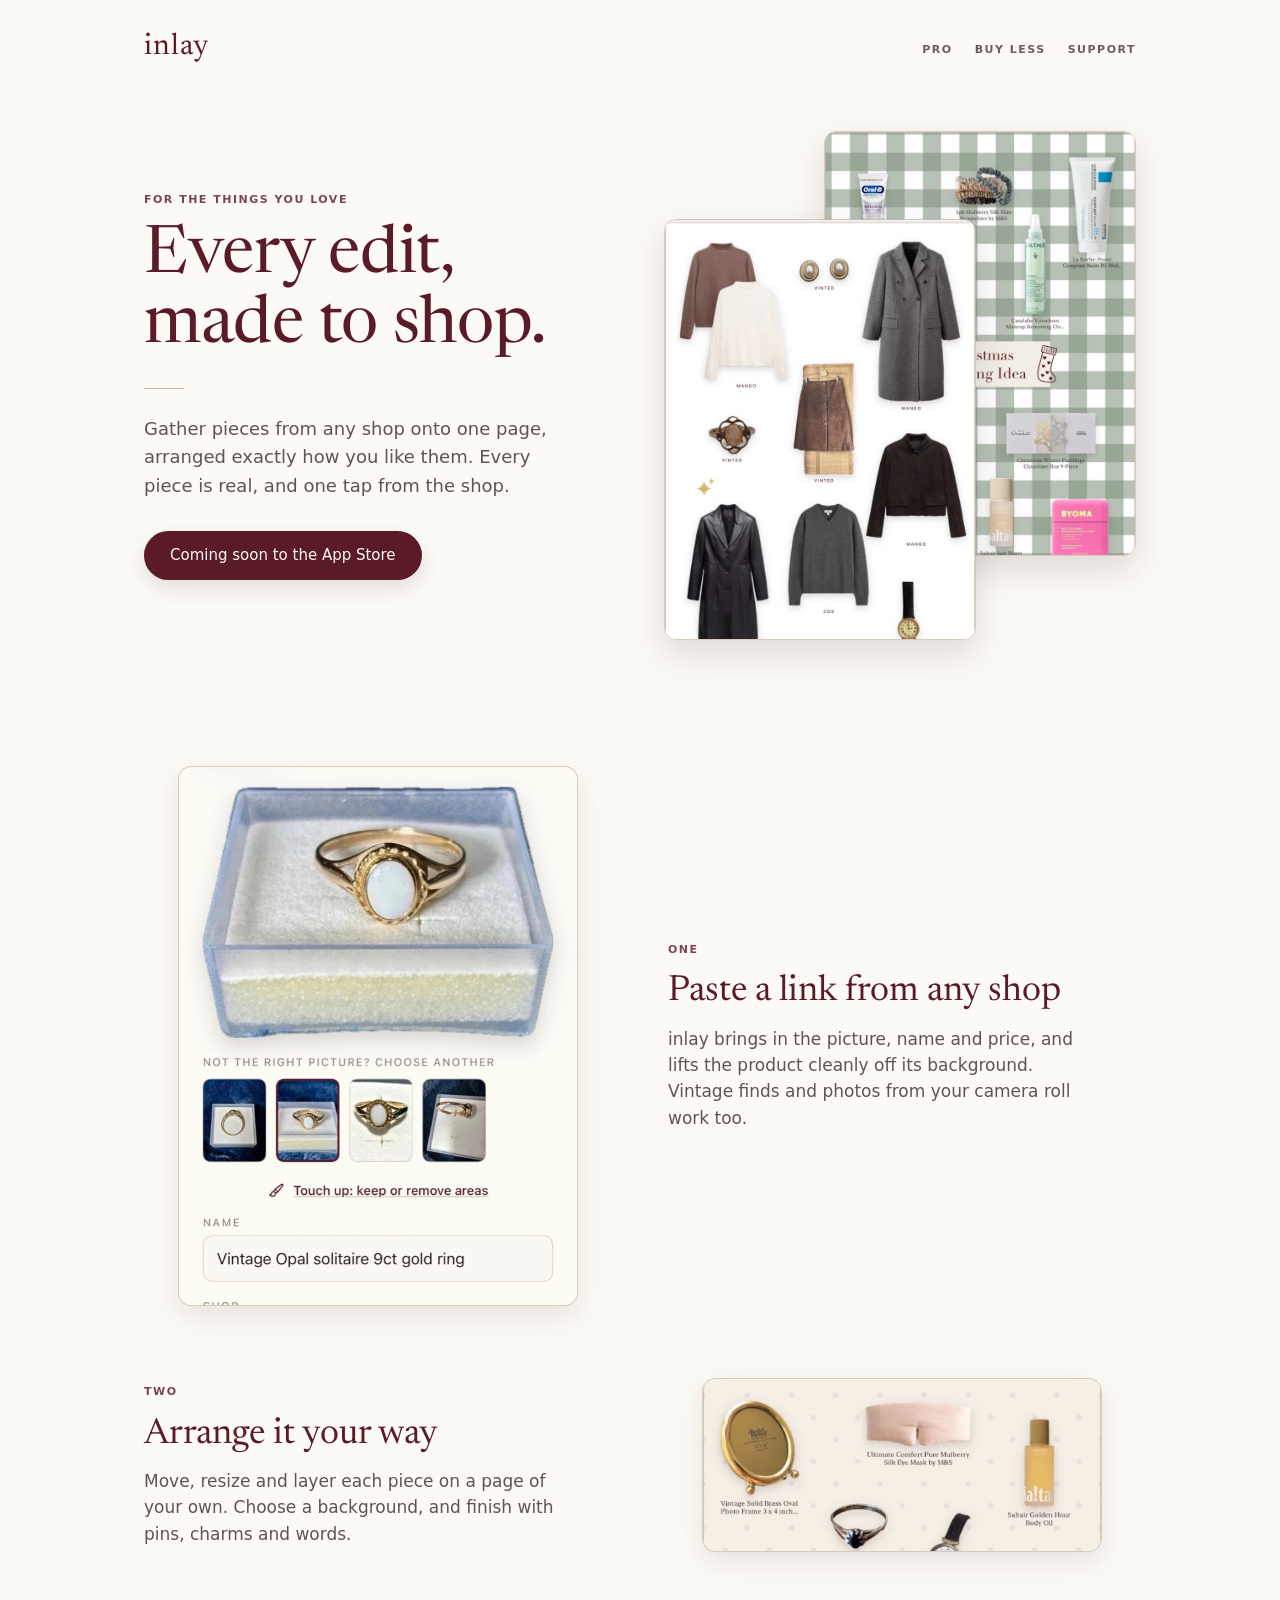
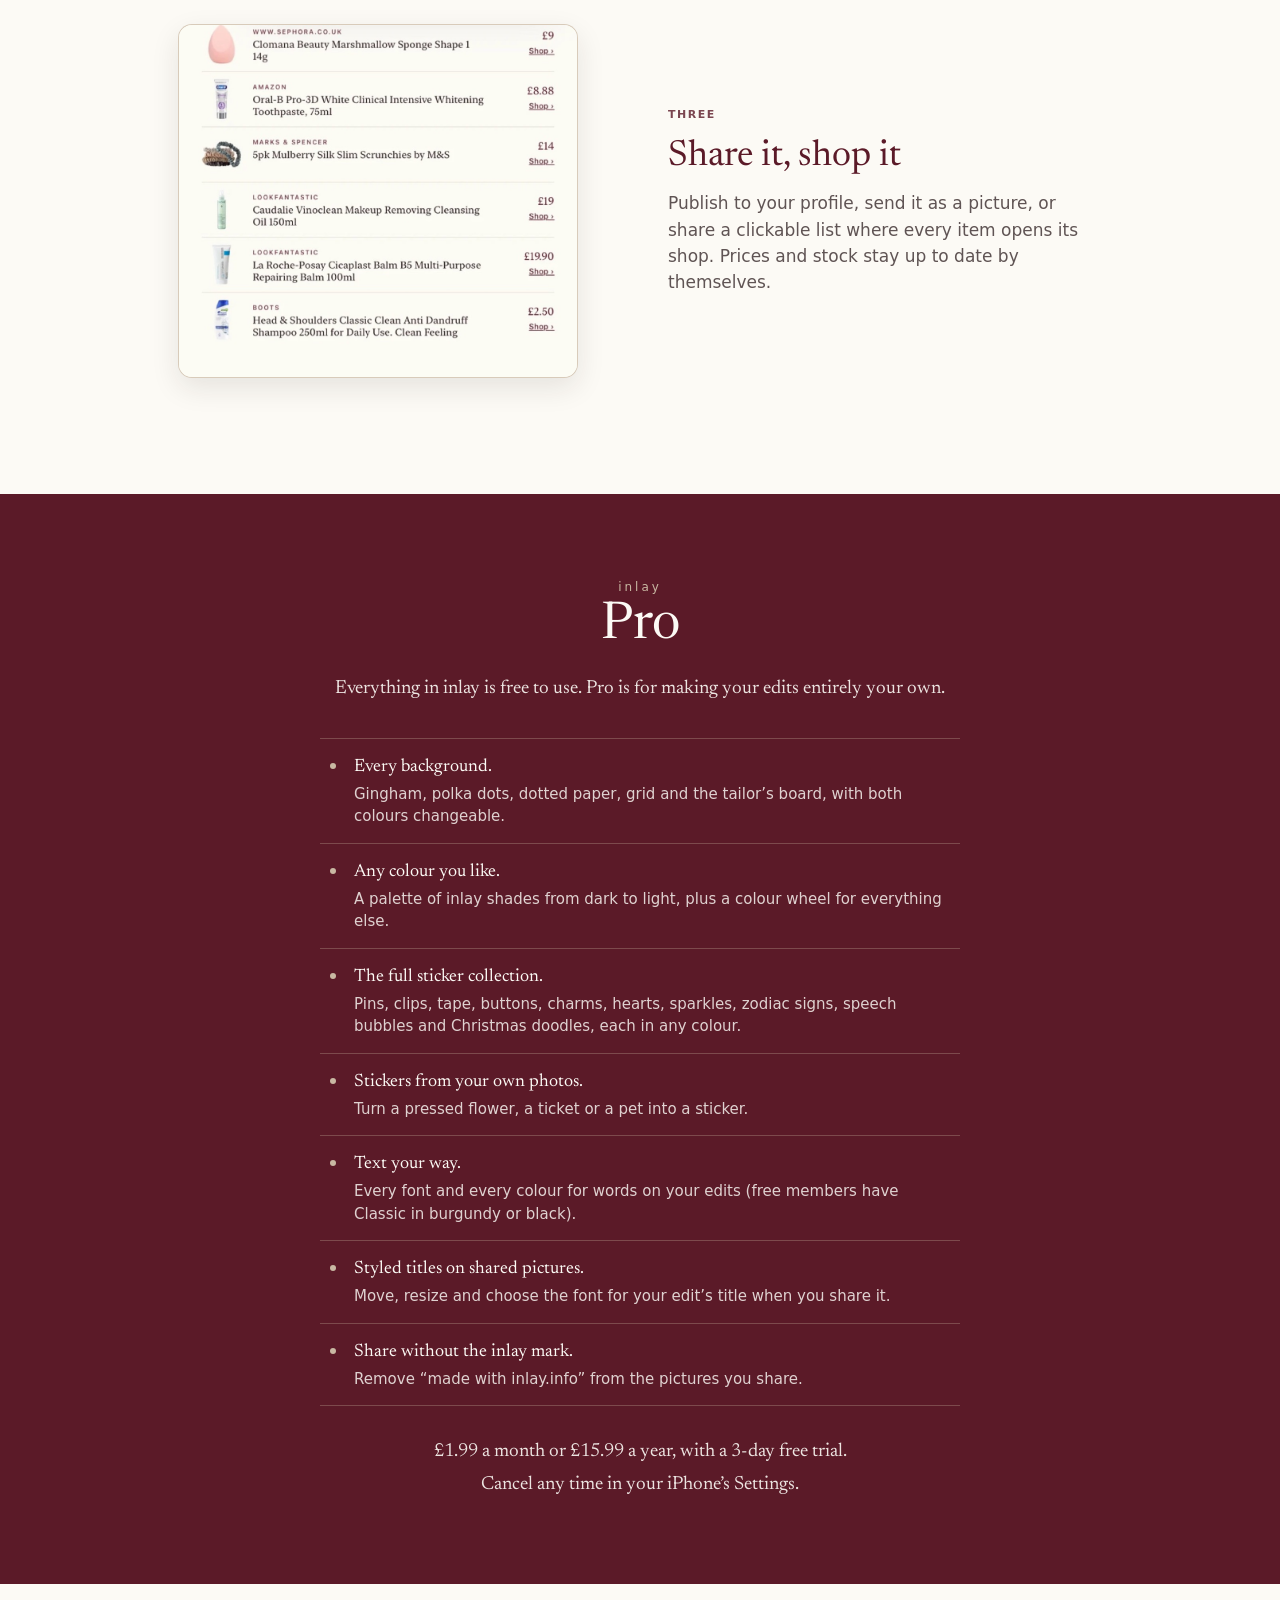
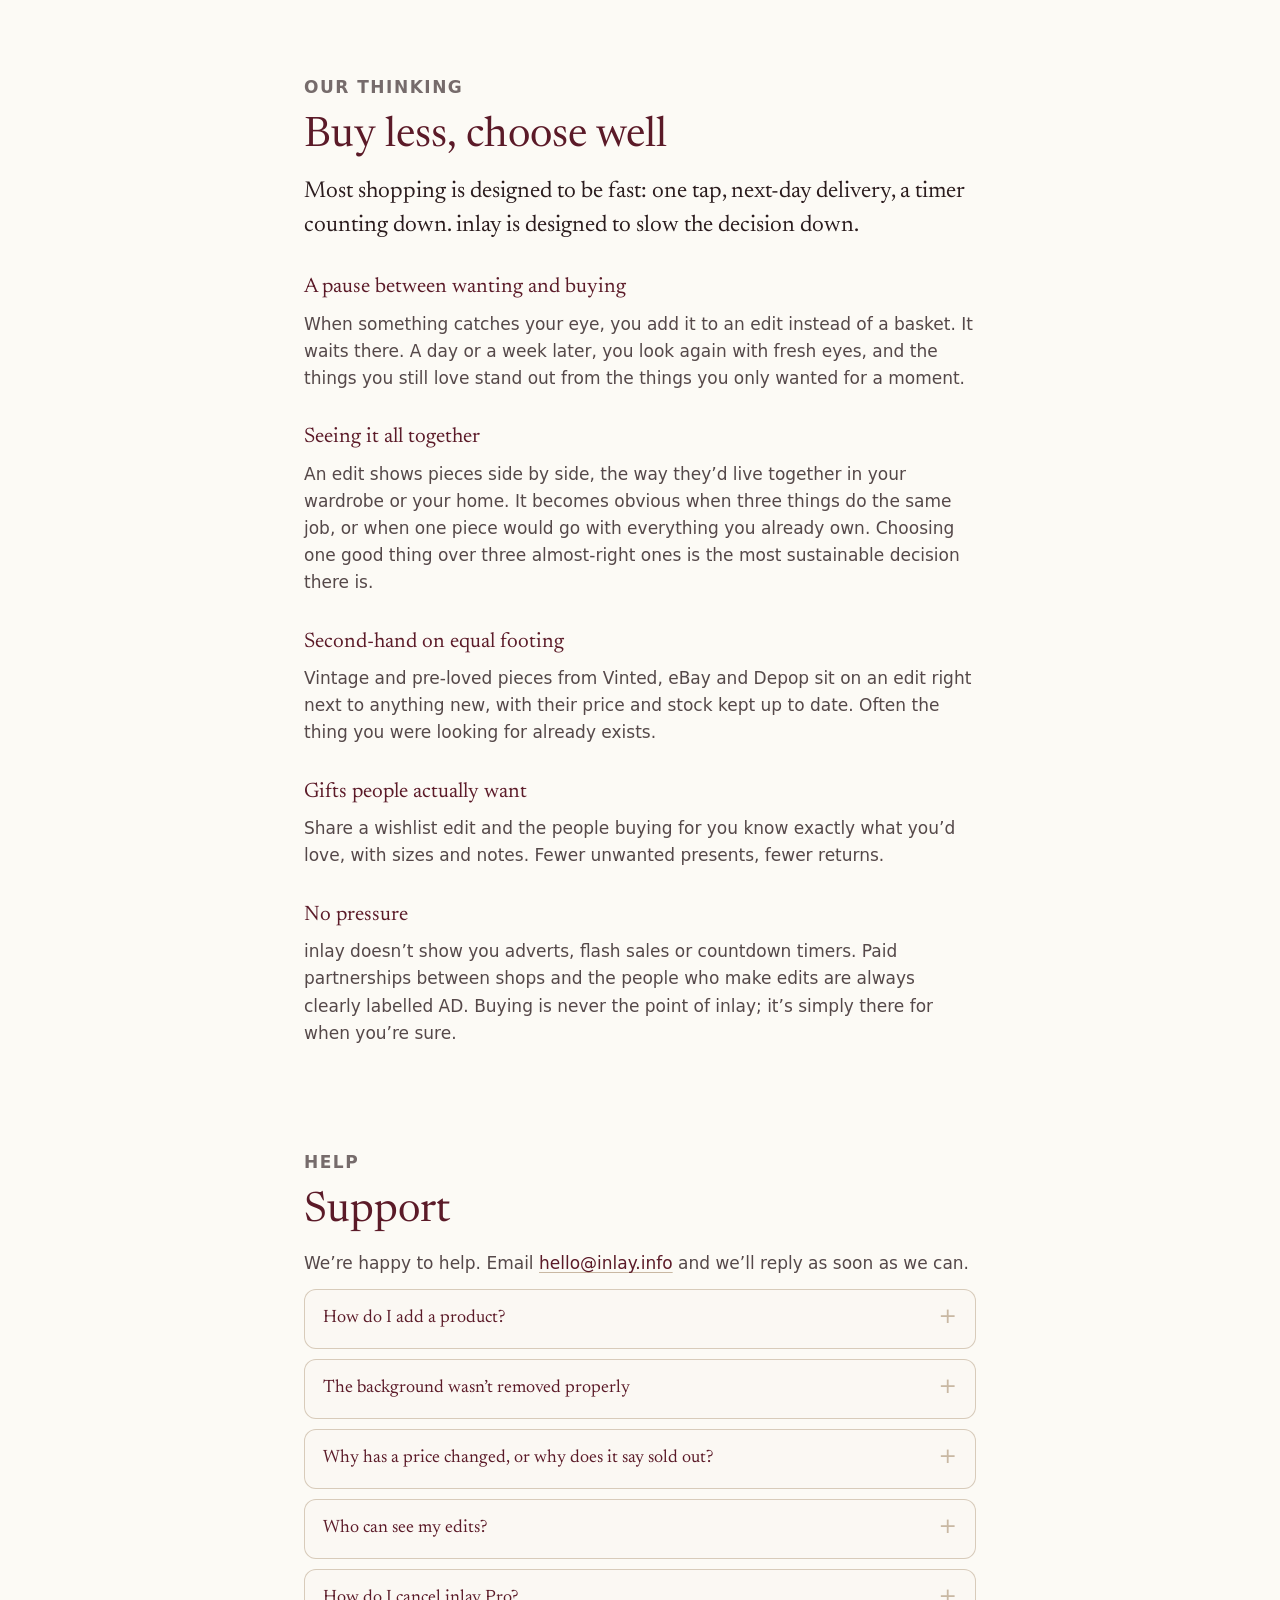
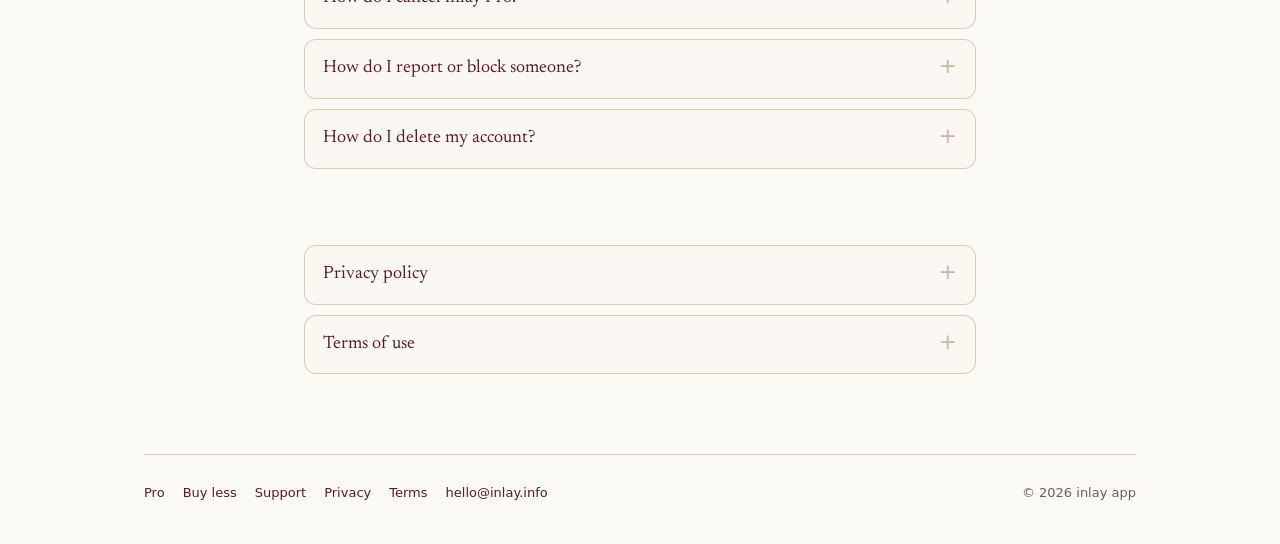
==== commit ae4e4e78: "Website footer: © 2026 inlay app" ====
--- a/index.html
+++ b/index.html
@@ -175,7 +175,7 @@
 <div class="wrap">
 <footer class="site">
   <div><a href="#pro">Pro</a><a href="#slow">Buy less</a><a href="#support">Support</a><a href="#privacy">Privacy</a><a href="#terms">Terms</a><a href="mailto:hello@inlay.info">hello@inlay.info</a></div>
-  <div>&copy; 2026 Nathalie Davies</div>
+  <div>&copy; 2026 inlay app</div>
 </footer>
 </div>
 
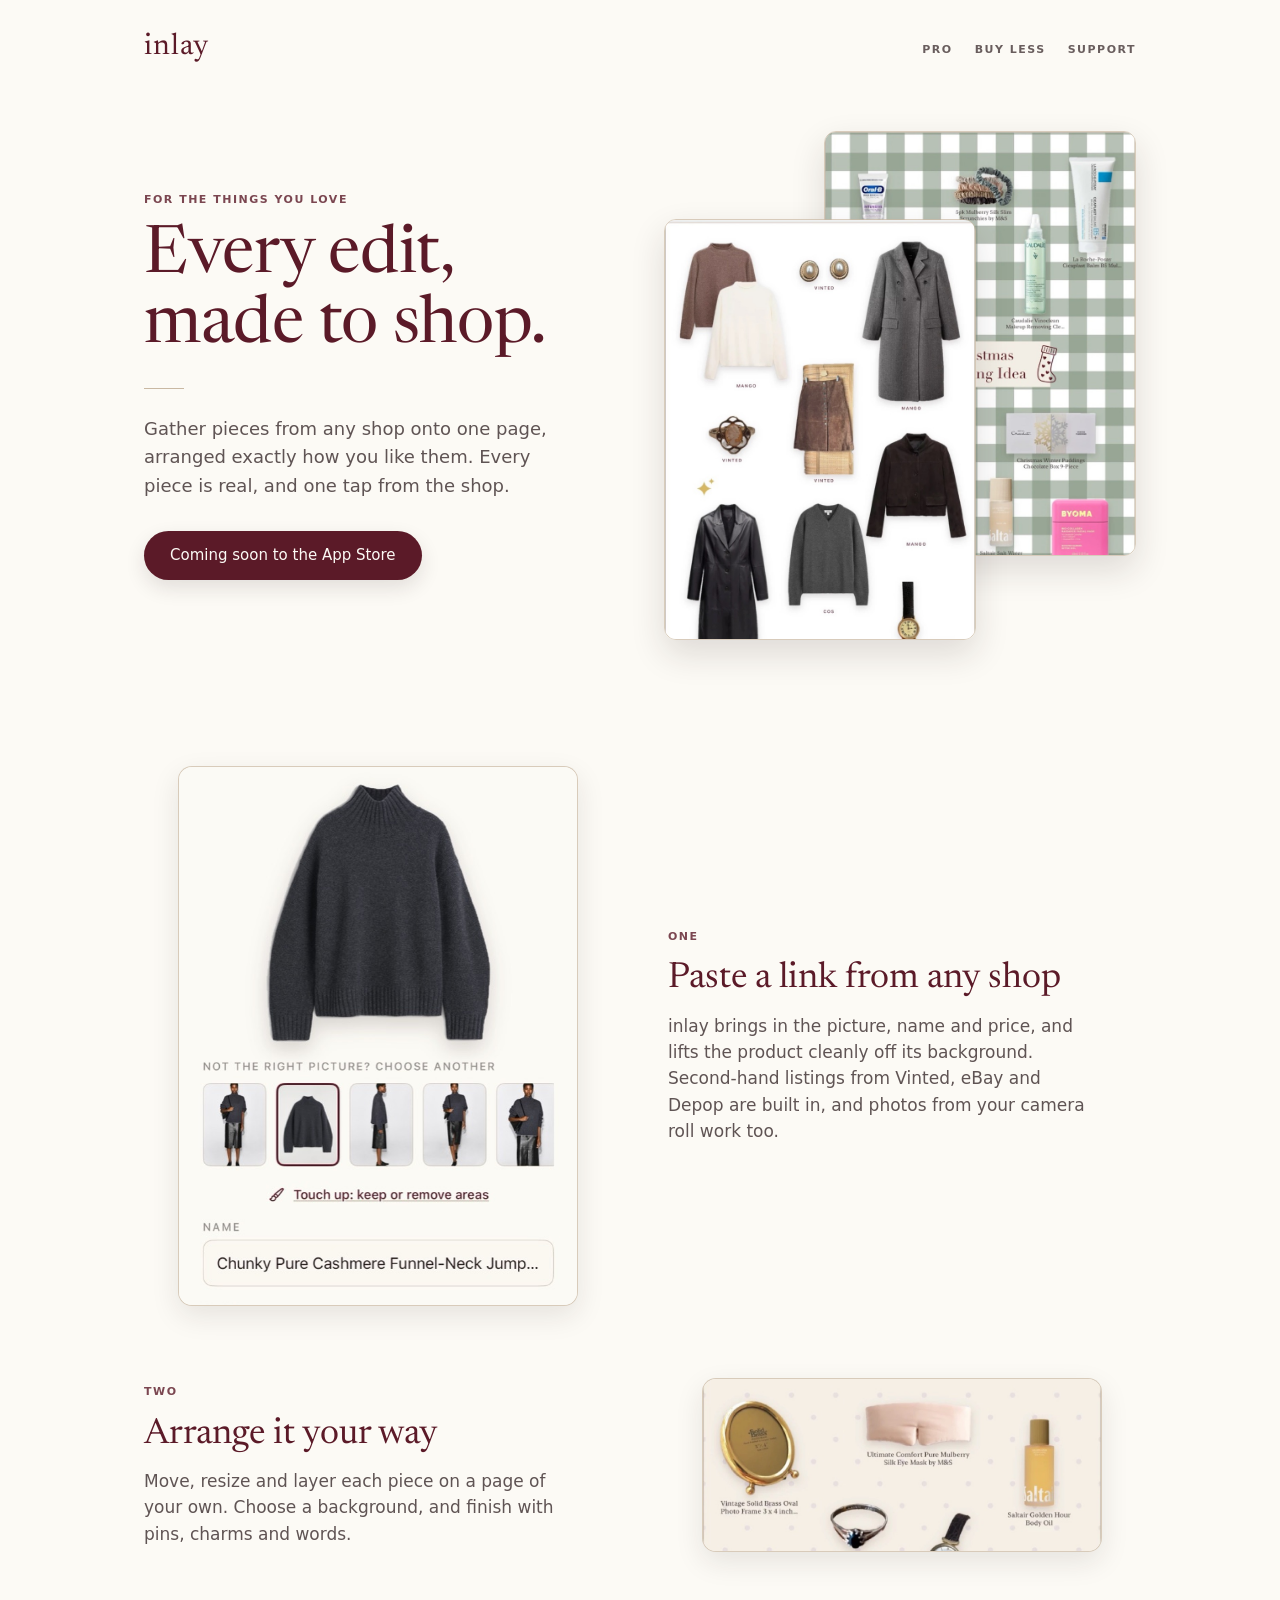
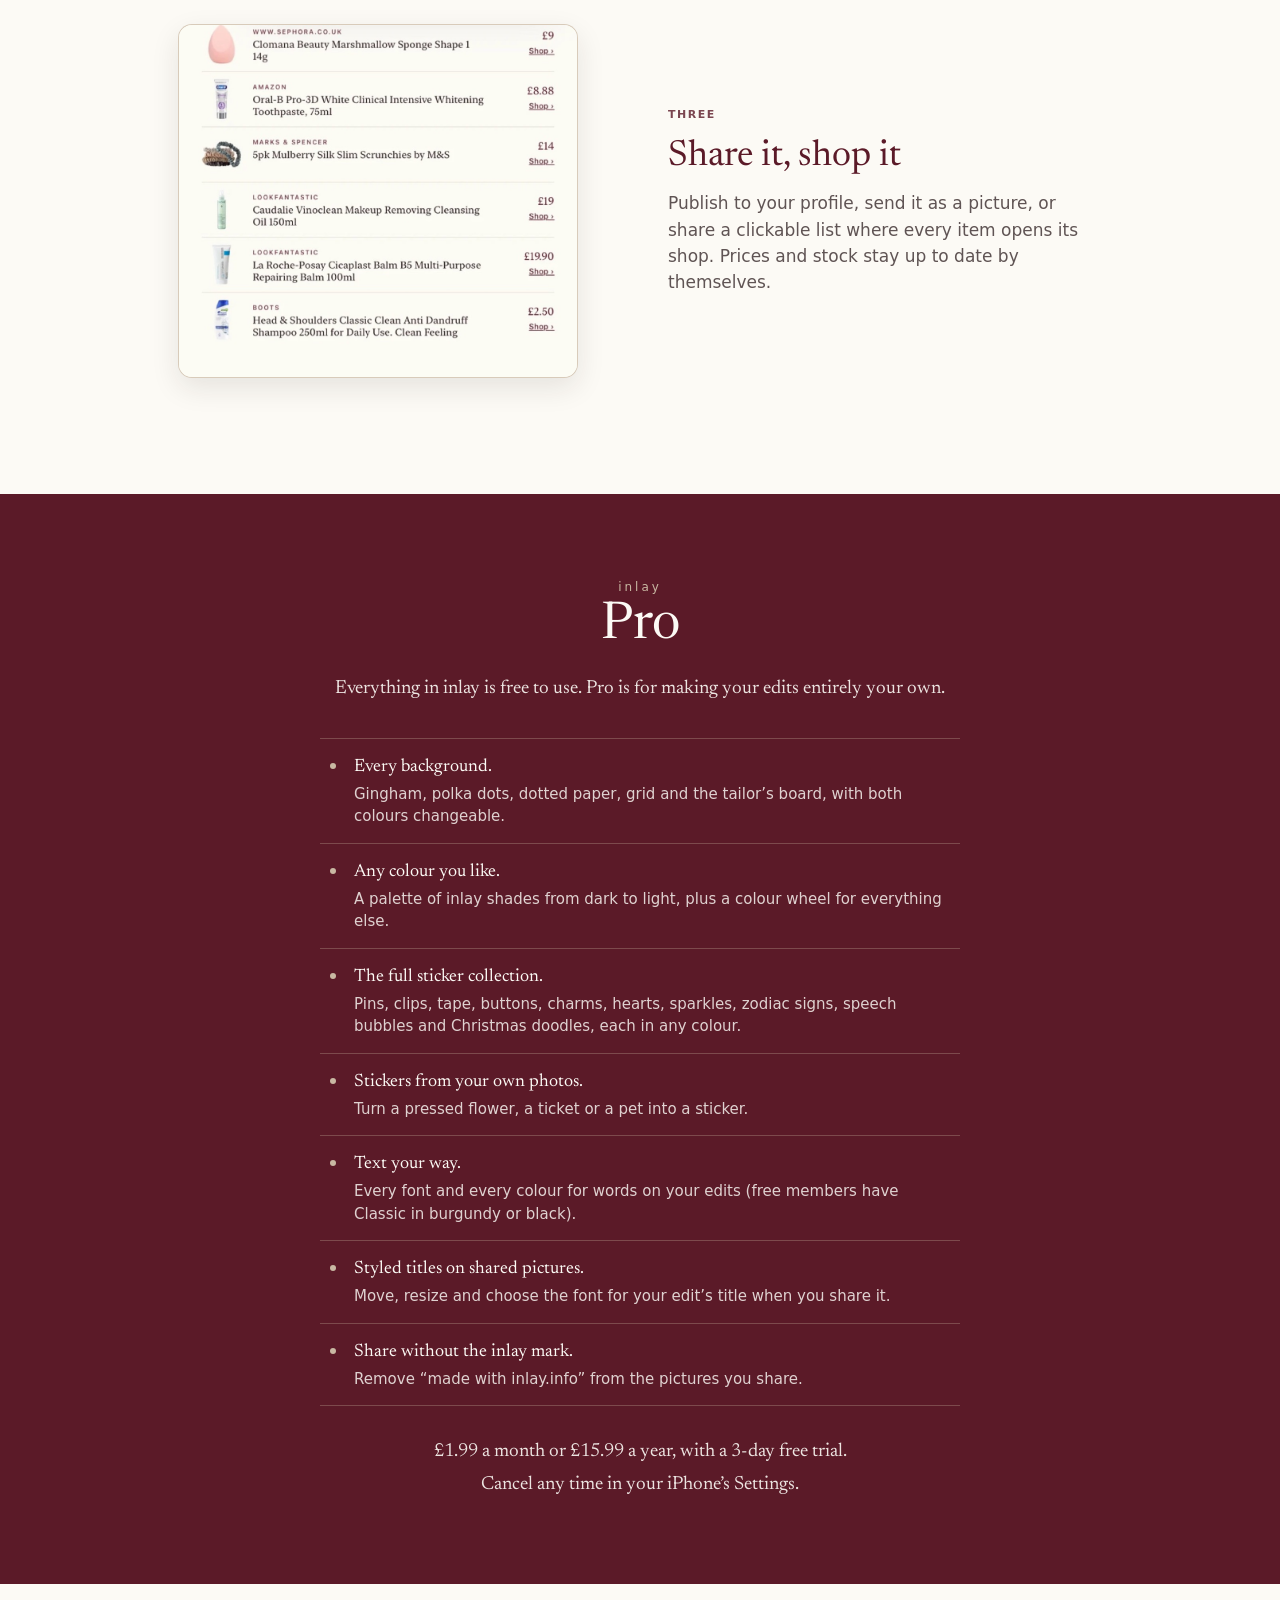
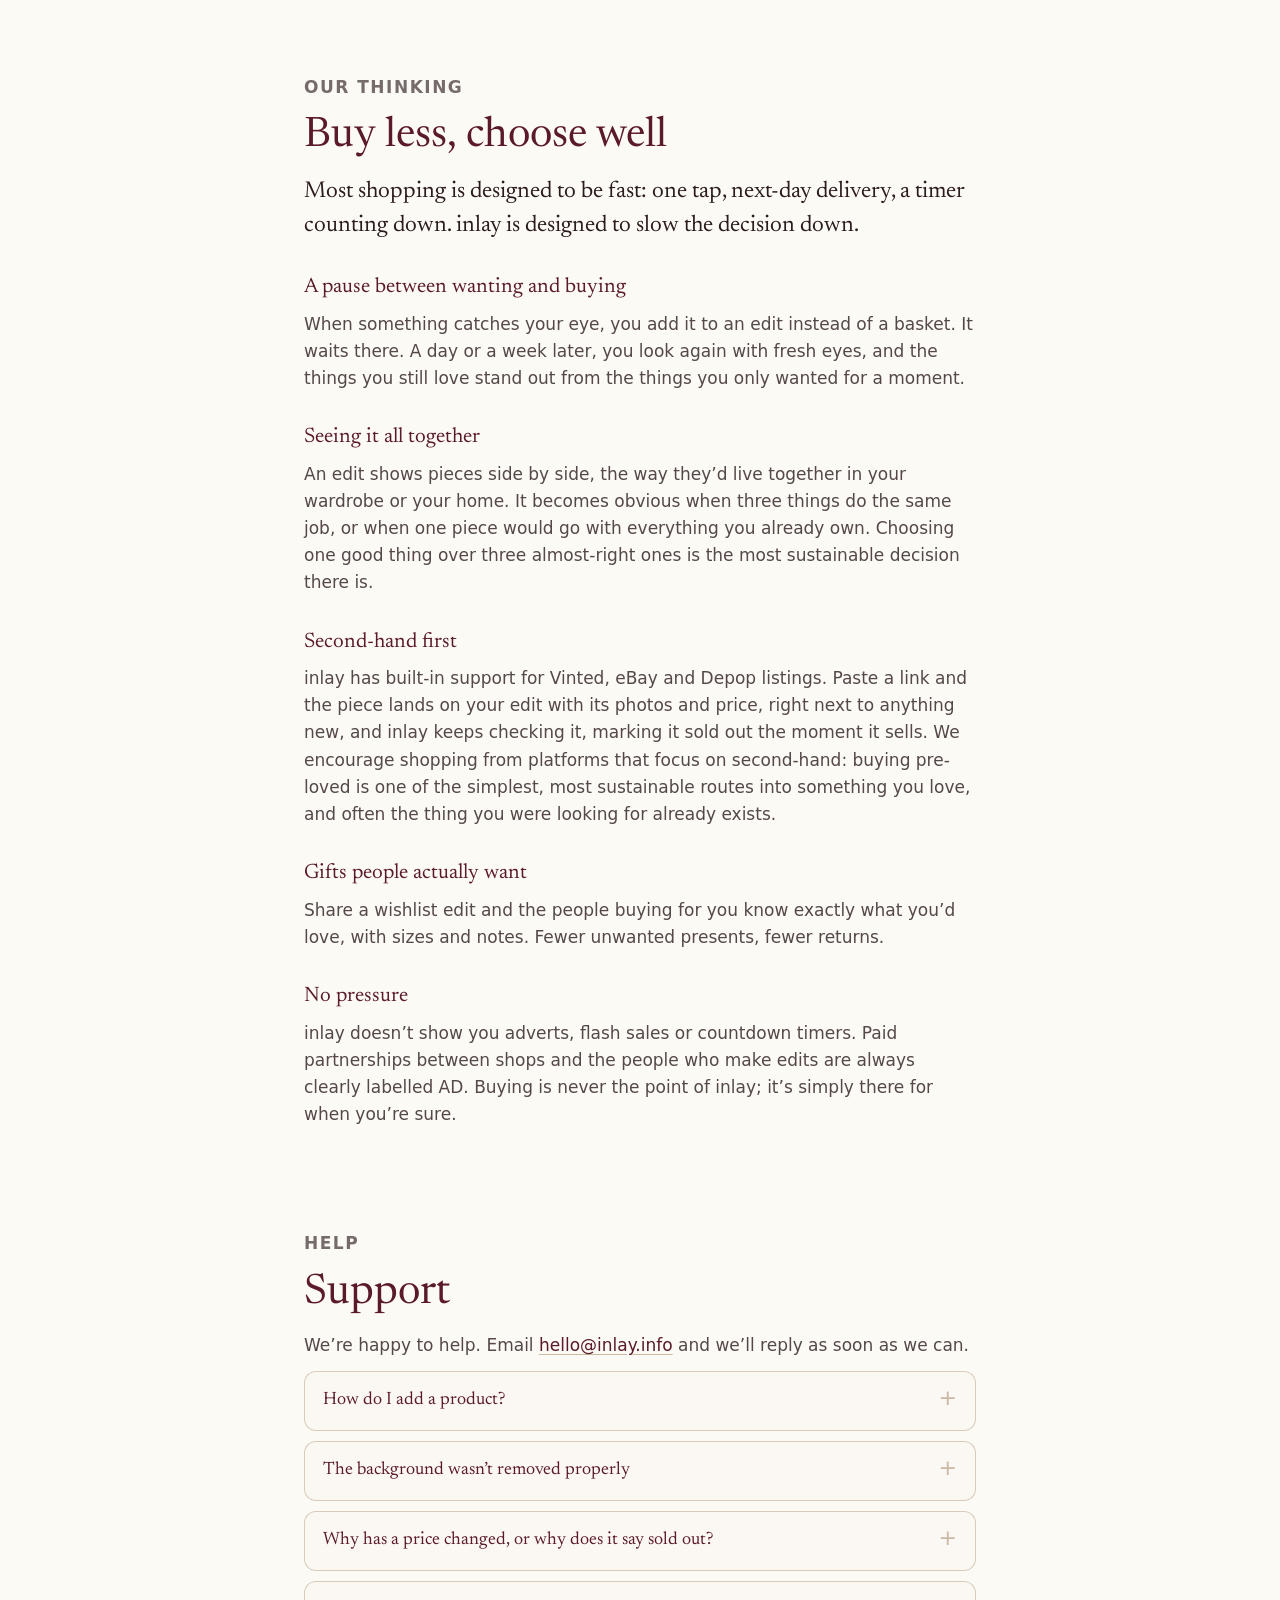
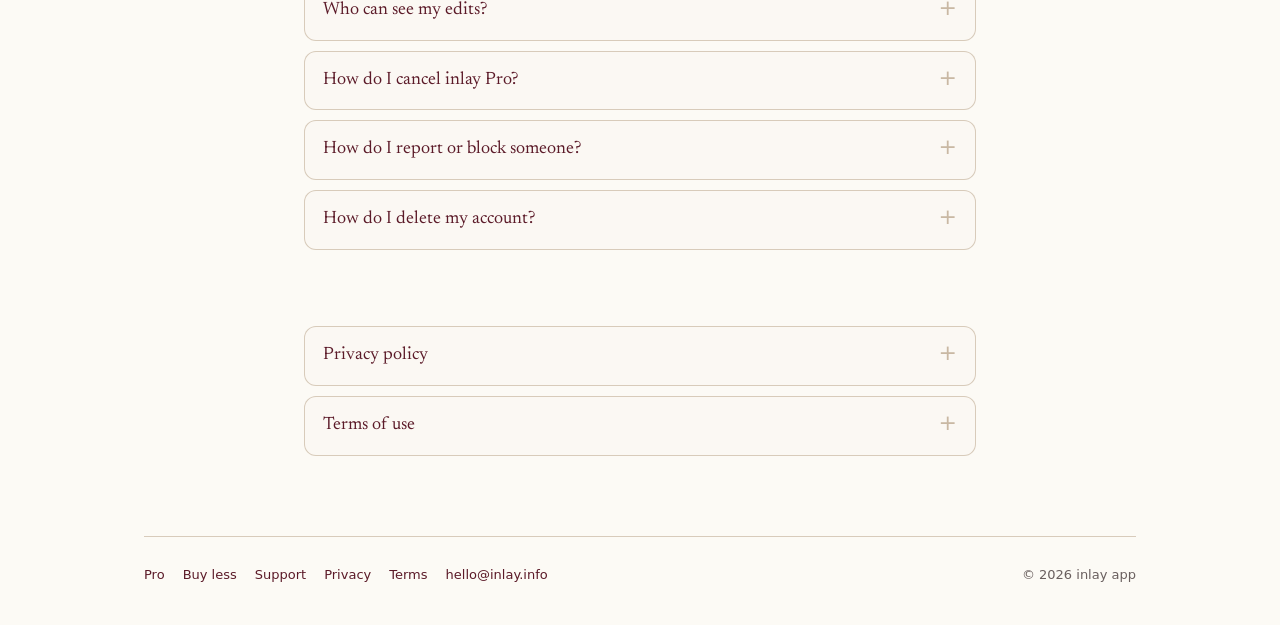
==== commit e83e491d: "Website: COS jumper as the add-from-link example; Vinted/eBay/Depop second-hand support and encourag" ====
--- a/index.html
+++ b/index.html
@@ -38,11 +38,11 @@
 </section>
 
 <section class="feature wrap">
-  <figure><img src="images/add-link.jpg" alt="Adding a vintage opal ring from a Vinted link, with its name and shop filled in"></figure>
+  <figure><img src="images/add-link.jpg" alt="Adding a COS chunky cashmere jumper from a link, with its name, shop and price filled in"></figure>
   <div>
     <p class="kicker">One</p>
     <h2>Paste a link from any shop</h2>
-    <p>inlay brings in the picture, name and price, and lifts the product cleanly off its background. Vintage finds and photos from your camera roll work too.</p>
+    <p>inlay brings in the picture, name and price, and lifts the product cleanly off its background. Second-hand listings from Vinted, eBay and Depop are built in, and photos from your camera roll work too.</p>
   </div>
 </section>
 
@@ -93,8 +93,8 @@
   <h3>Seeing it all together</h3>
   <p>An edit shows pieces side by side, the way they&rsquo;d live together in your wardrobe or your home. It becomes obvious when three things do the same job, or when one piece would go with everything you already own. Choosing one good thing over three almost-right ones is the most sustainable decision there is.</p>
 
-  <h3>Second-hand on equal footing</h3>
-  <p>Vintage and pre-loved pieces from Vinted, eBay and Depop sit on an edit right next to anything new, with their price and stock kept up to date. Often the thing you were looking for already exists.</p>
+  <h3>Second-hand first</h3>
+  <p>inlay has built-in support for Vinted, eBay and Depop listings. Paste a link and the piece lands on your edit with its photos and price, right next to anything new, and inlay keeps checking it, marking it sold out the moment it sells. We encourage shopping from platforms that focus on second-hand: buying pre-loved is one of the simplest, most sustainable routes into something you love, and often the thing you were looking for already exists.</p>
 
   <h3>Gifts people actually want</h3>
   <p>Share a wishlist edit and the people buying for you know exactly what you&rsquo;d love, with sizes and notes. Fewer unwanted presents, fewer returns.</p>
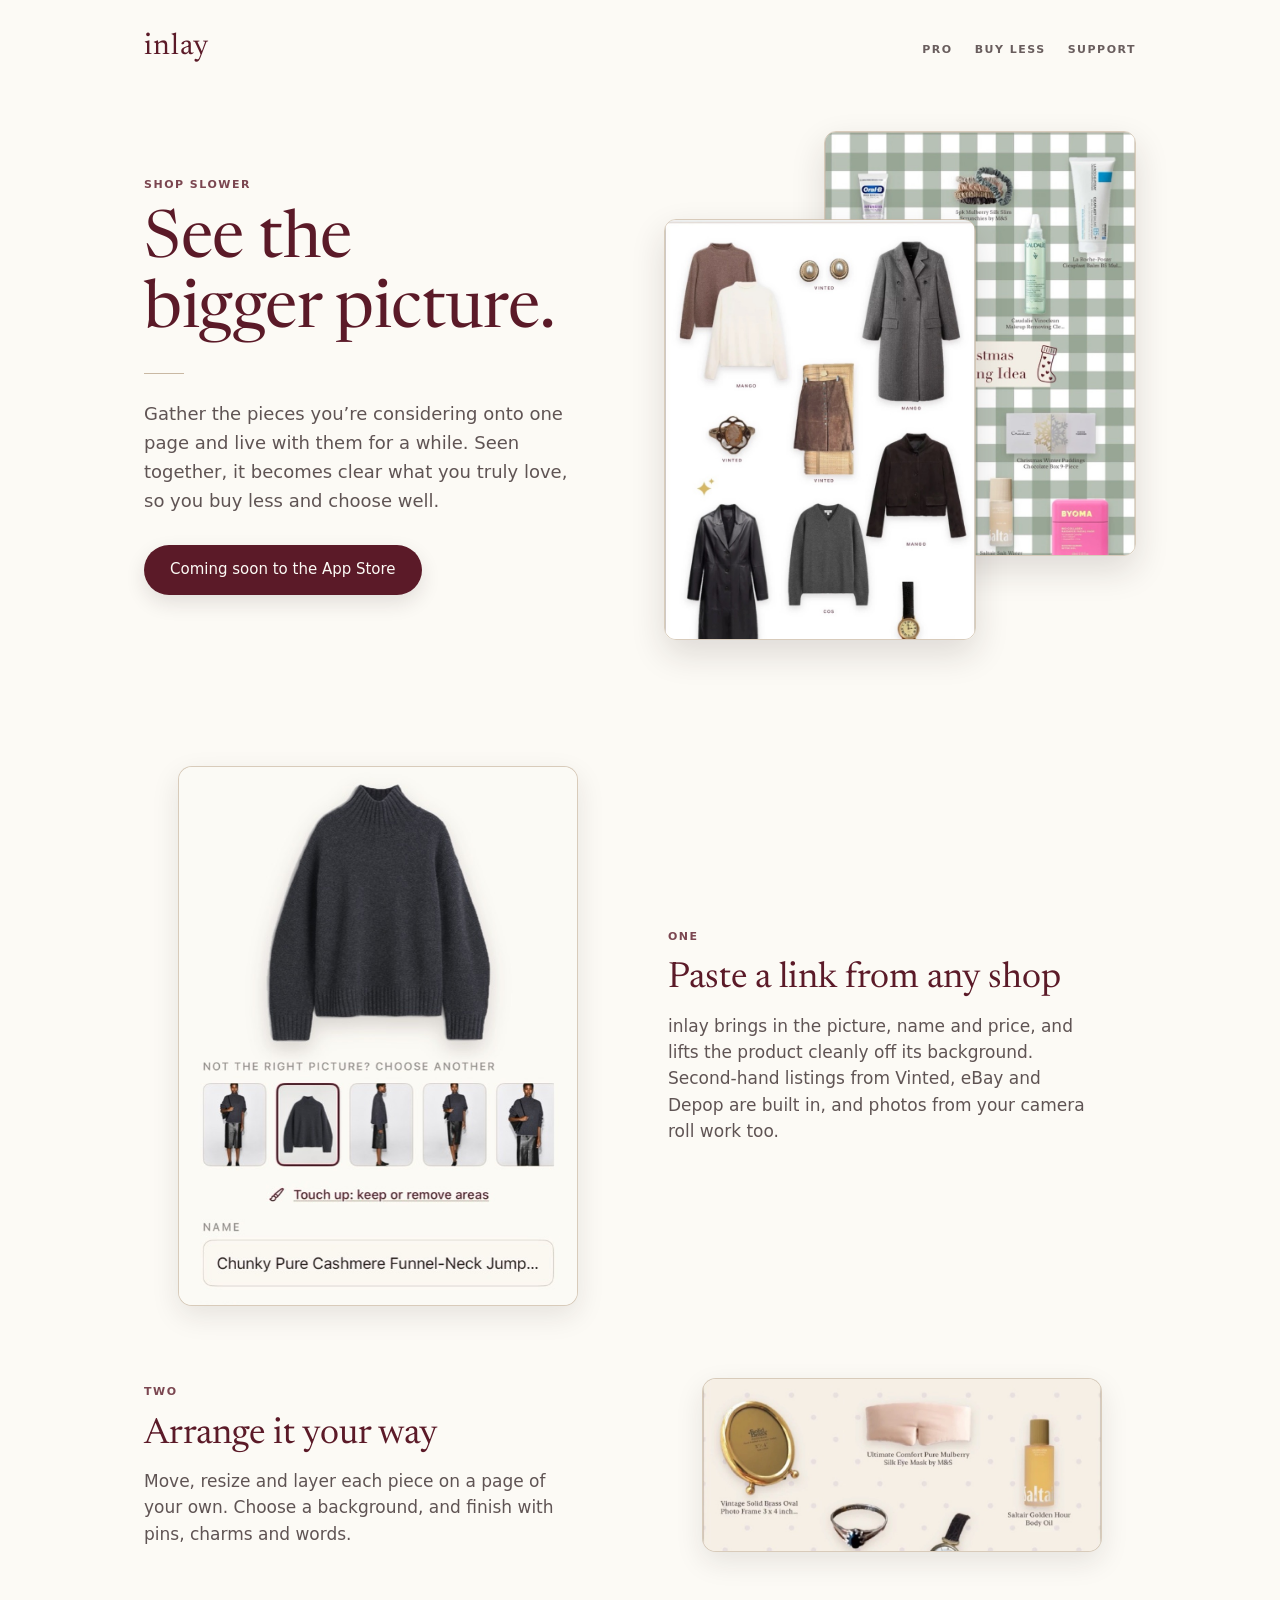
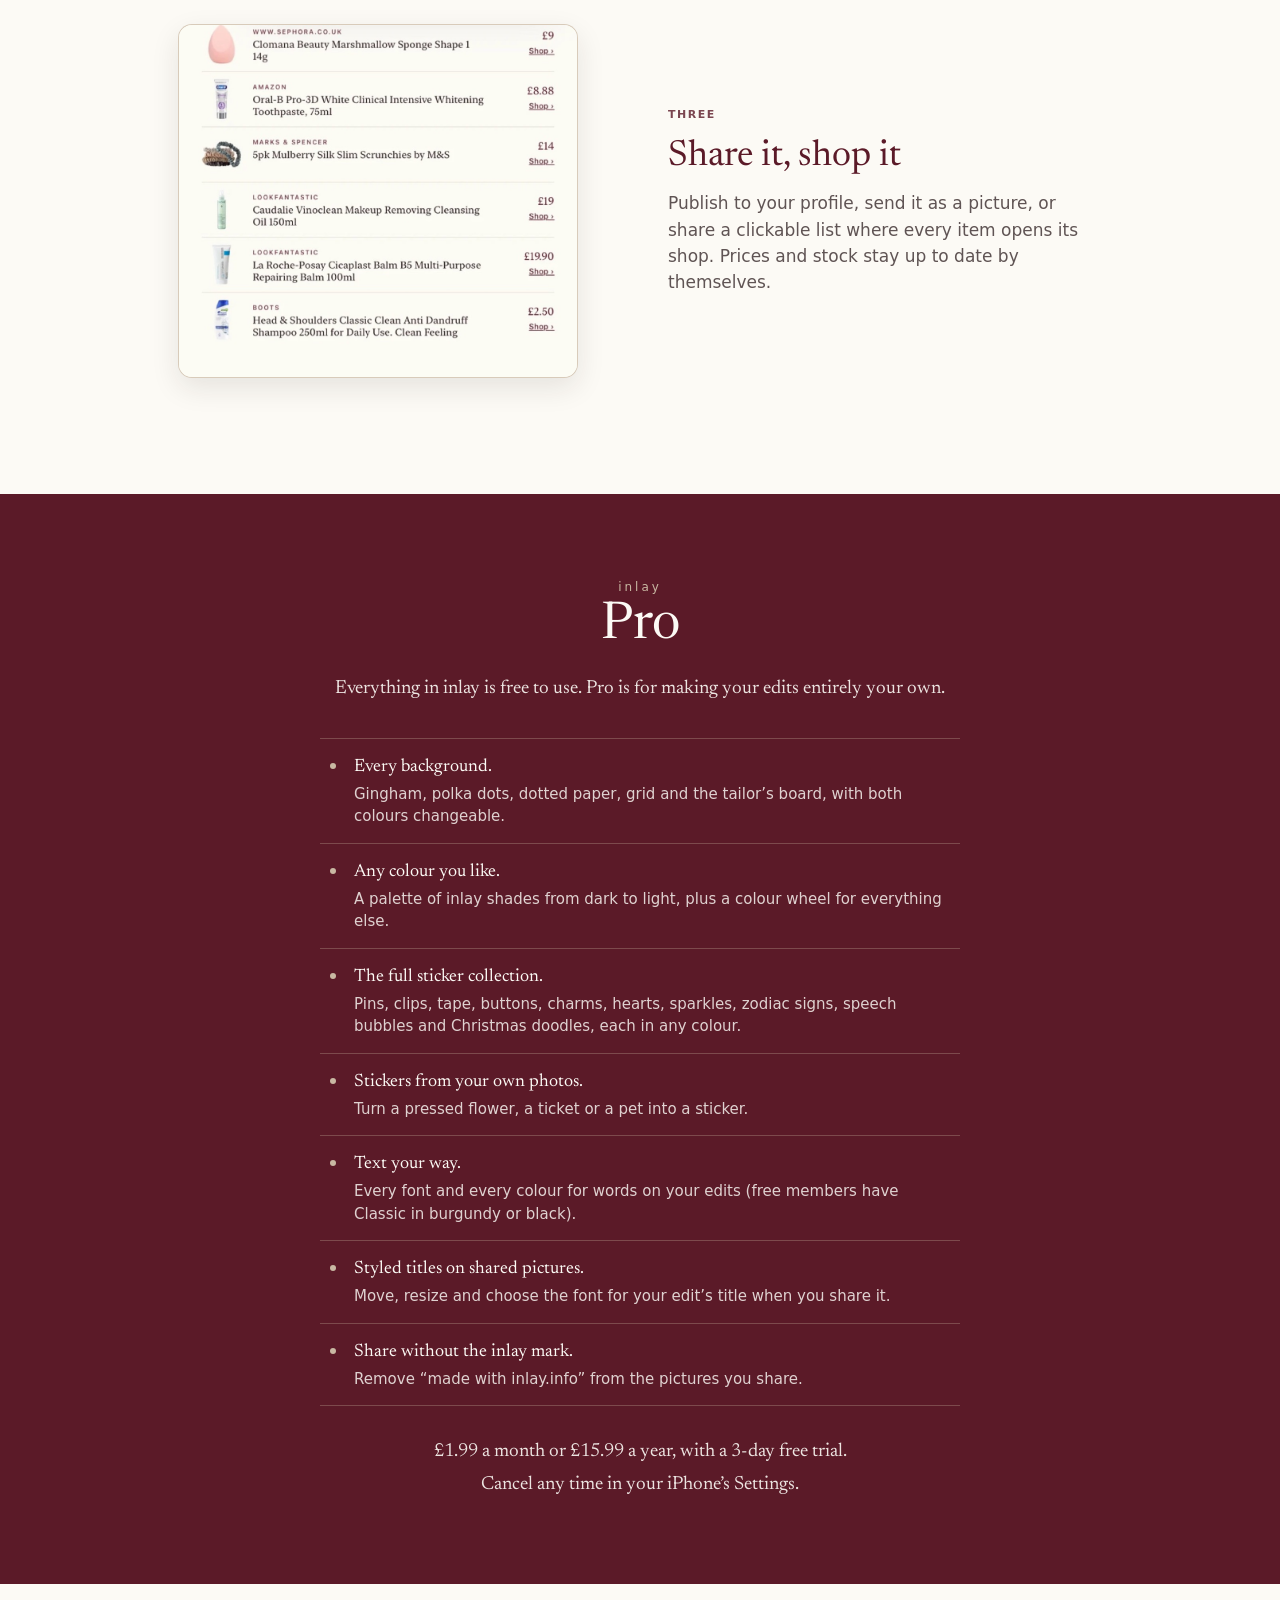
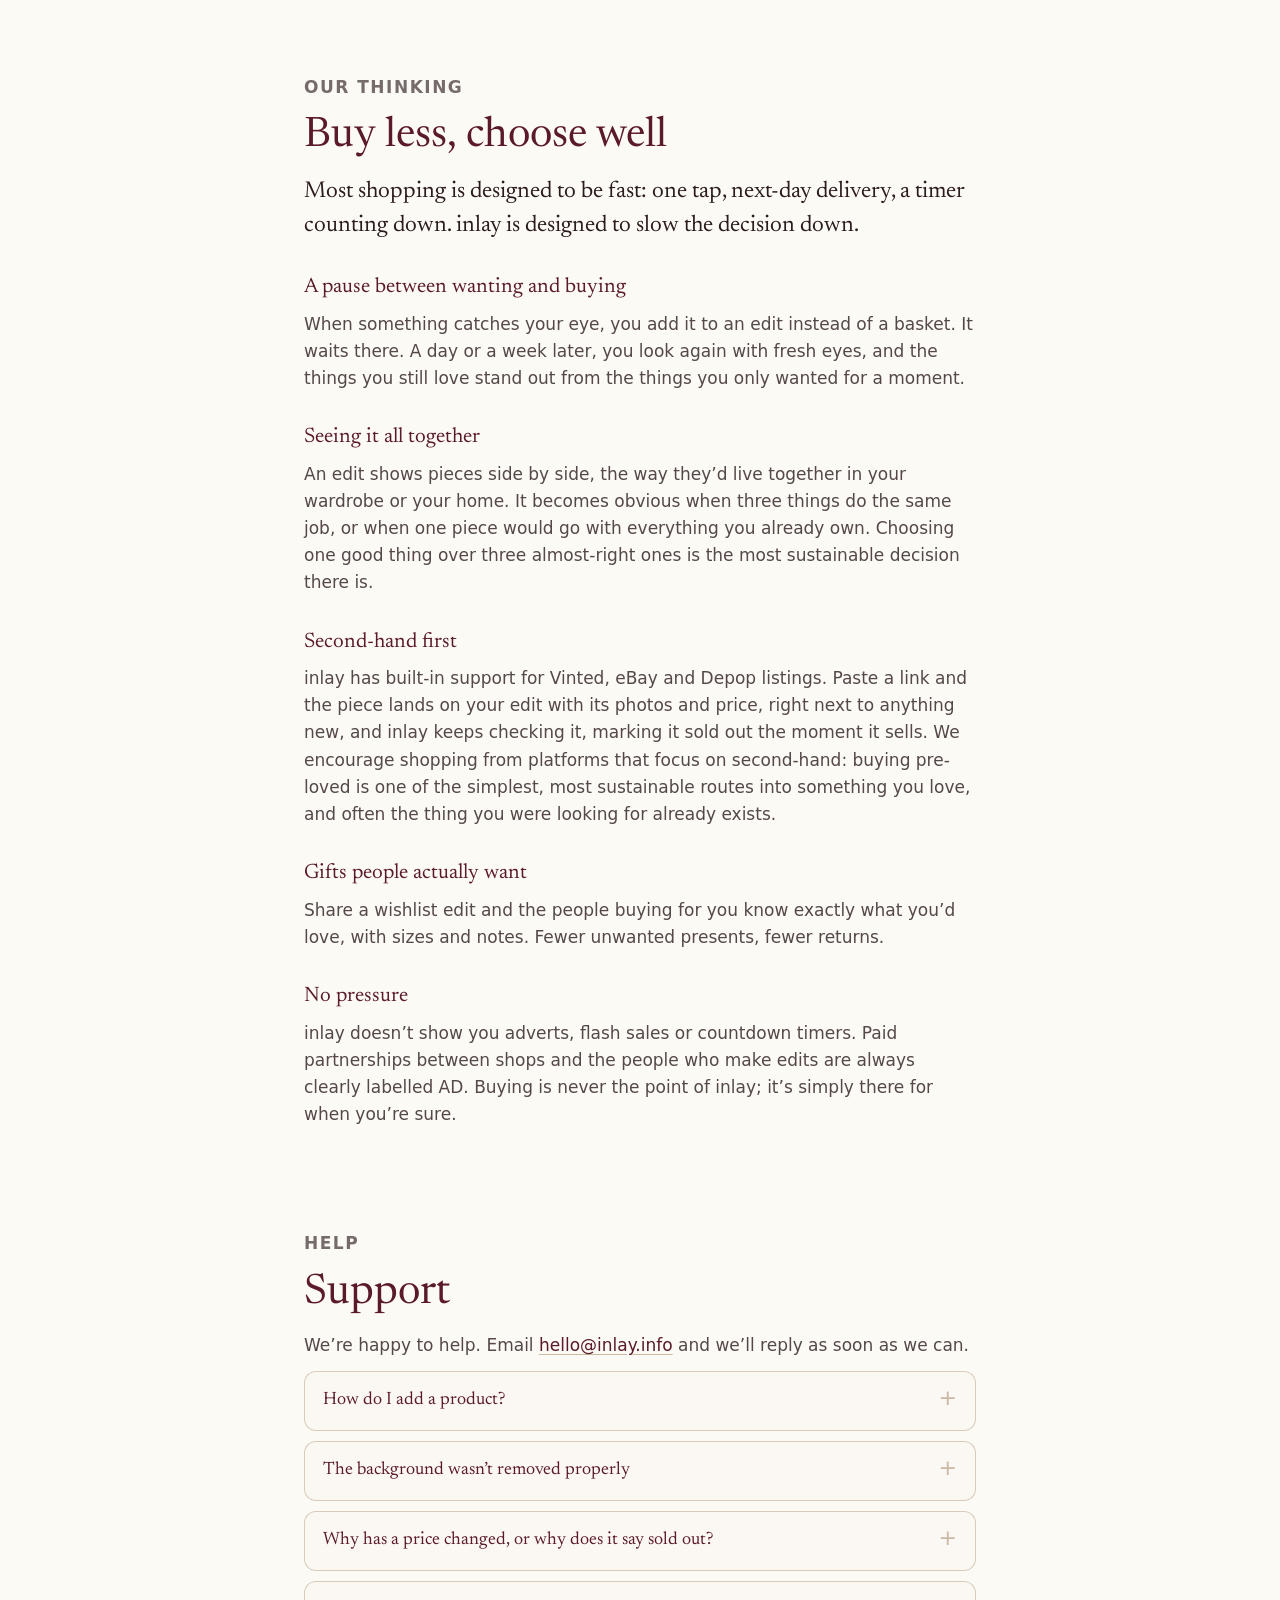
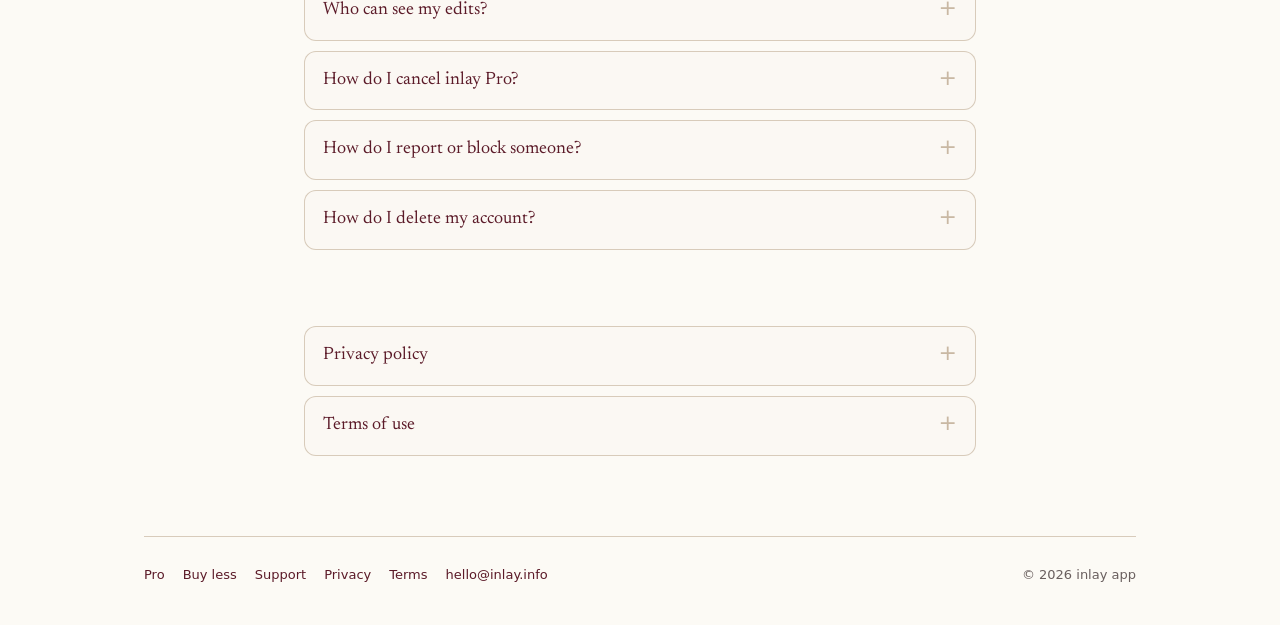
==== commit f26c9111: "Website: headline about slowing down — See the bigger picture" ====
--- a/index.html
+++ b/index.html
@@ -4,9 +4,9 @@
 <meta charset="utf-8">
 <meta name="viewport" content="width=device-width, initial-scale=1">
 <title>inlay</title>
-<meta name="description" content="Make edits of the things you love, from any shop. Every piece is real, and one tap from the shop.">
+<meta name="description" content="See the bigger picture. Gather the pieces you're considering onto one page, so you buy less and choose well.">
 <meta property="og:title" content="inlay">
-<meta property="og:description" content="Make edits of the things you love, from any shop.">
+<meta property="og:description" content="See the bigger picture: buy less, choose well.">
 <meta property="og:image" content="https://inlay.info/images/edit-aw.jpg">
 <link rel="preconnect" href="https://fonts.googleapis.com">
 <link rel="preconnect" href="https://fonts.gstatic.com" crossorigin>
@@ -25,10 +25,10 @@
 <main id="top">
 <section class="cover wrap">
   <div class="cover-text">
-    <p class="kicker">For the things you love</p>
-    <h1>Every edit,<br>made to shop.</h1>
+    <p class="kicker">Shop slower</p>
+    <h1>See the<br>bigger picture.</h1>
     <span class="rule"></span>
-    <p class="lede">Gather pieces from any shop onto one page, arranged exactly how you like them. Every piece is real, and one tap from the shop.</p>
+    <p class="lede">Gather the pieces you&rsquo;re considering onto one page and live with them for a while. Seen together, it becomes clear what you truly love, so you buy less and choose well.</p>
     <span class="badge">Coming soon to the App Store</span>
   </div>
   <figure class="cover-pages">
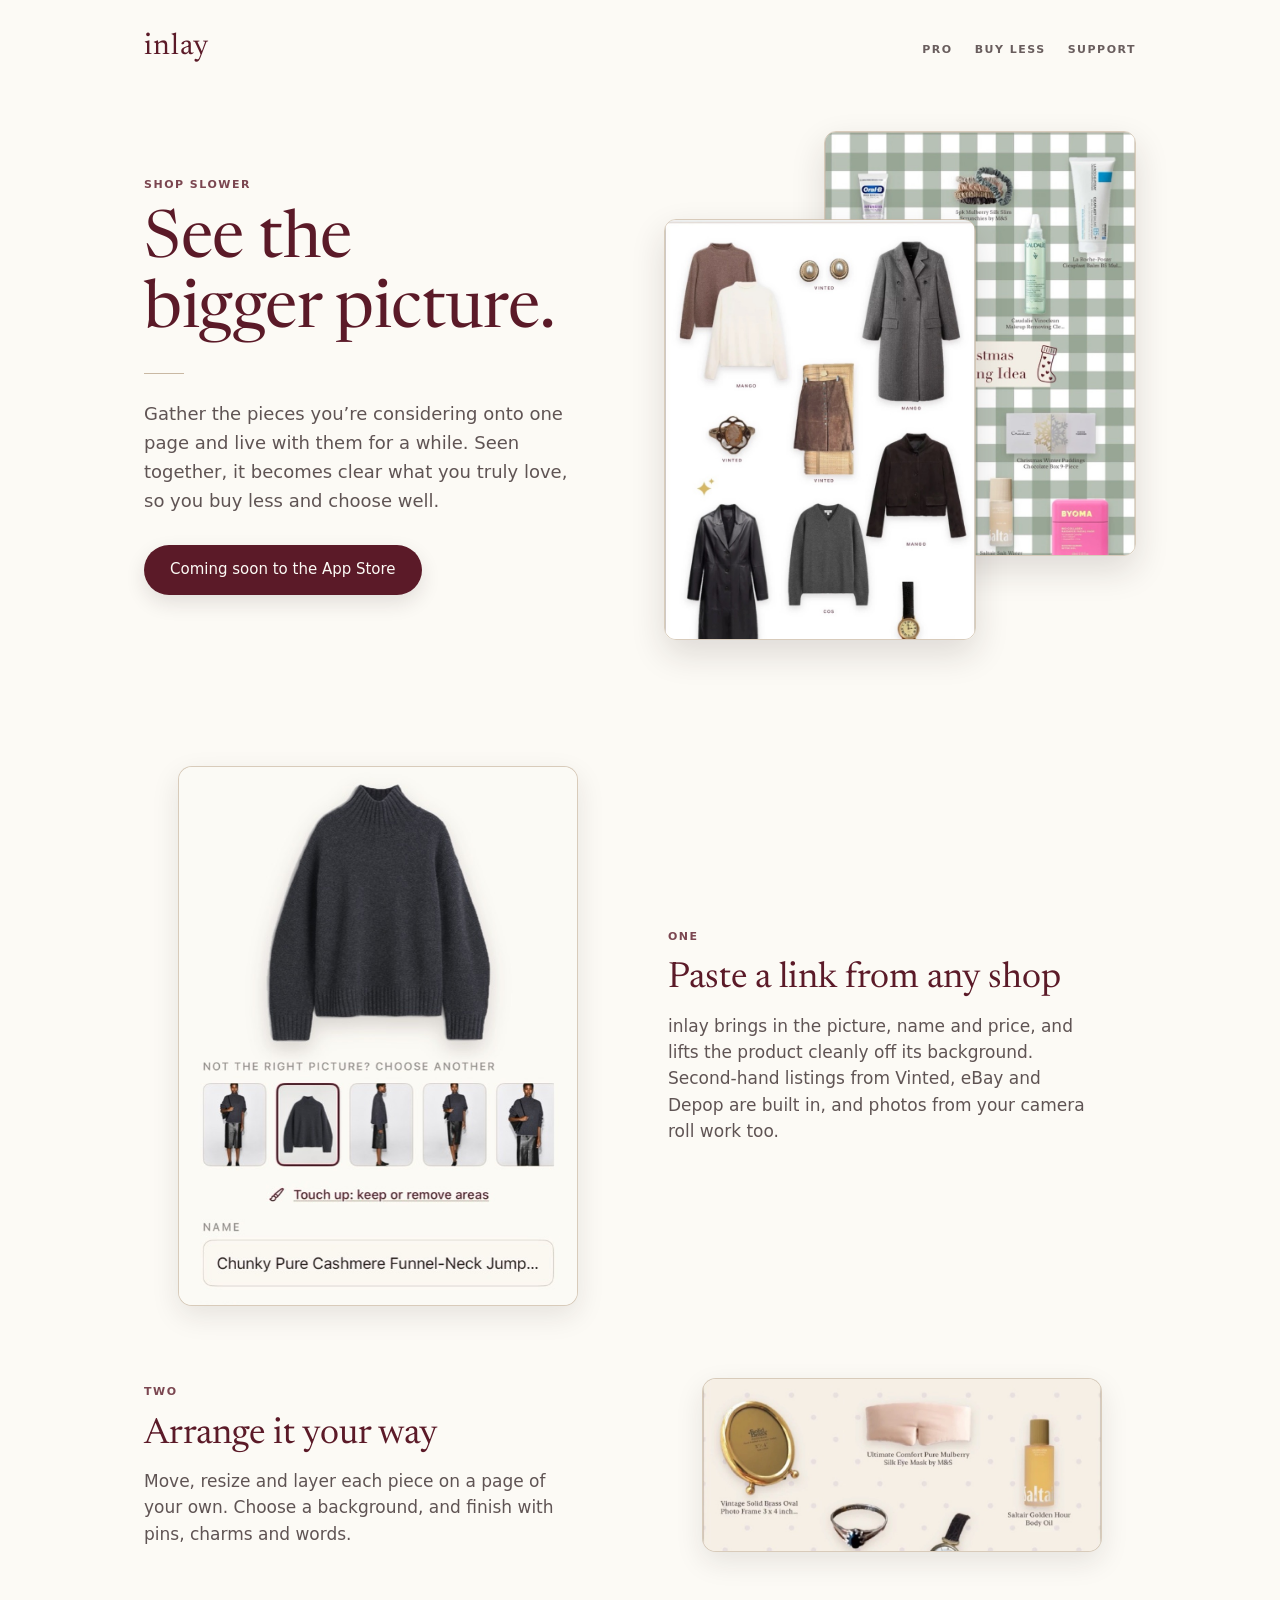
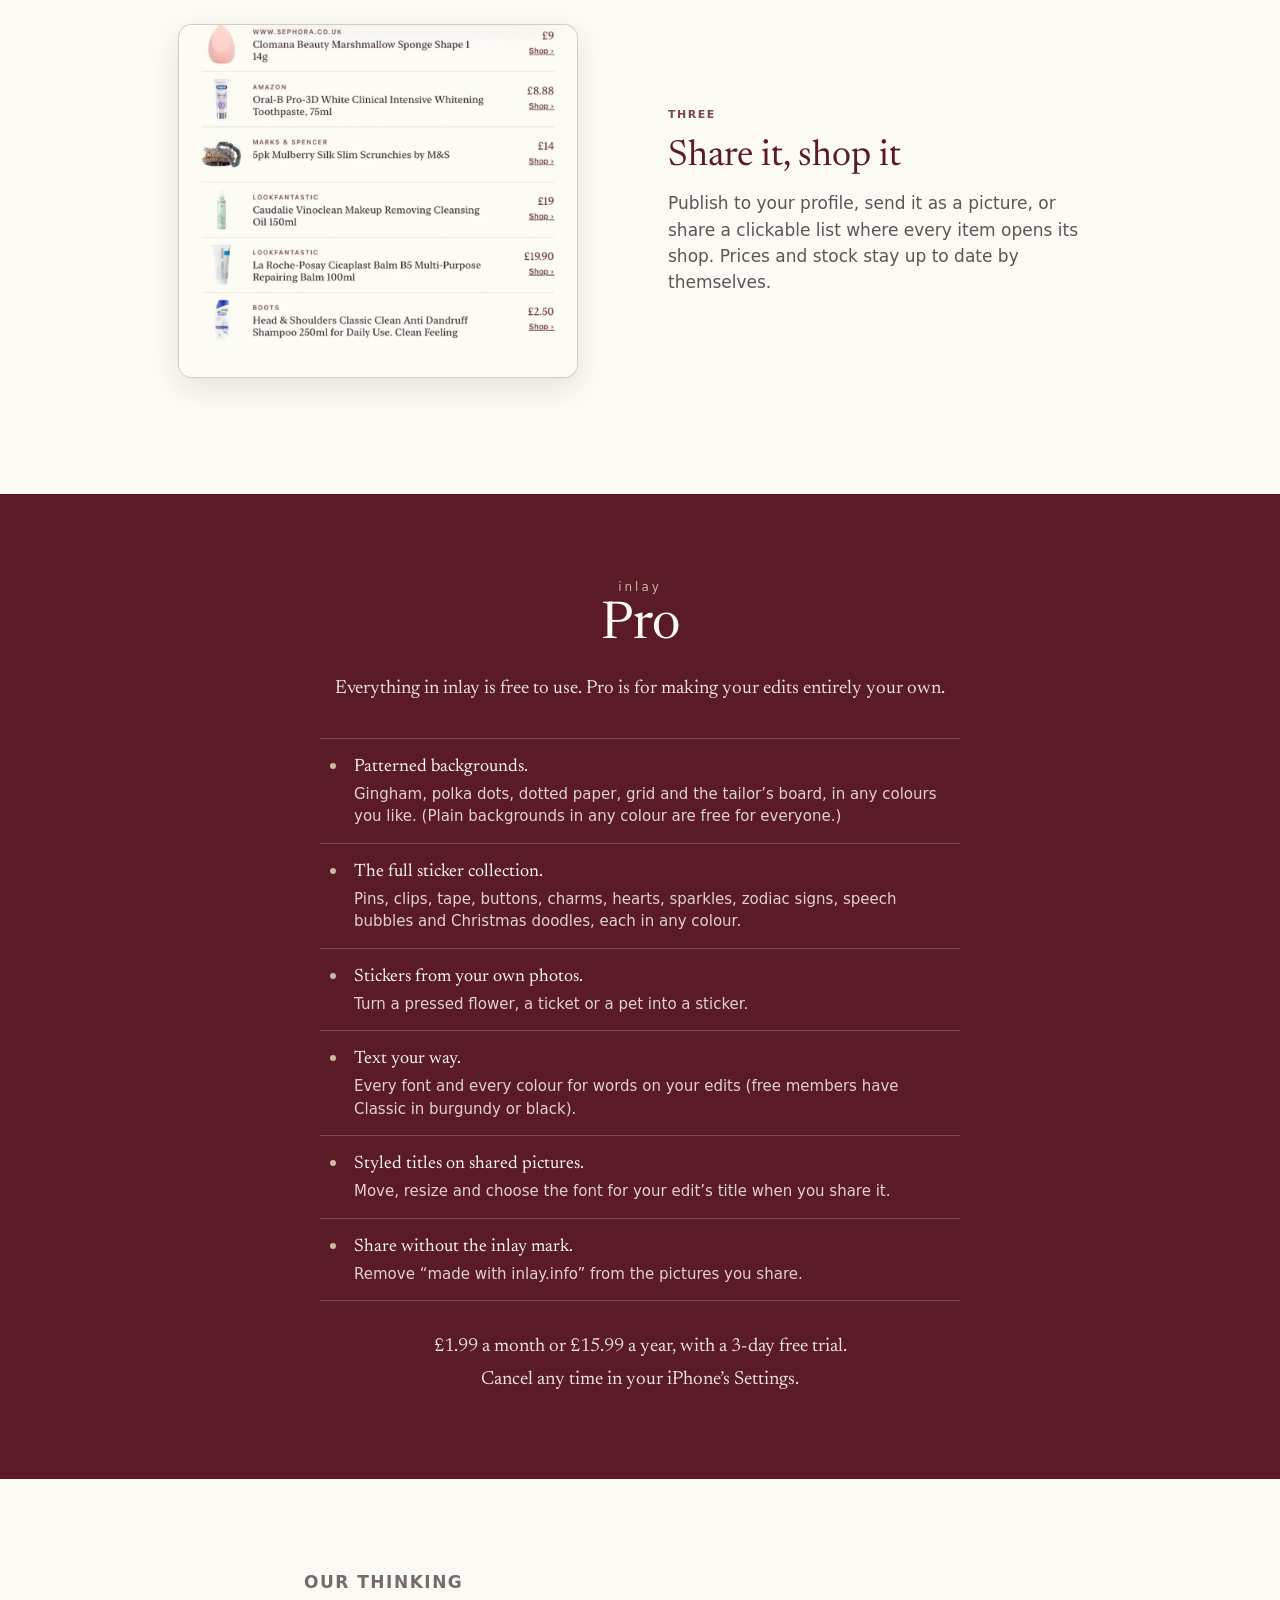
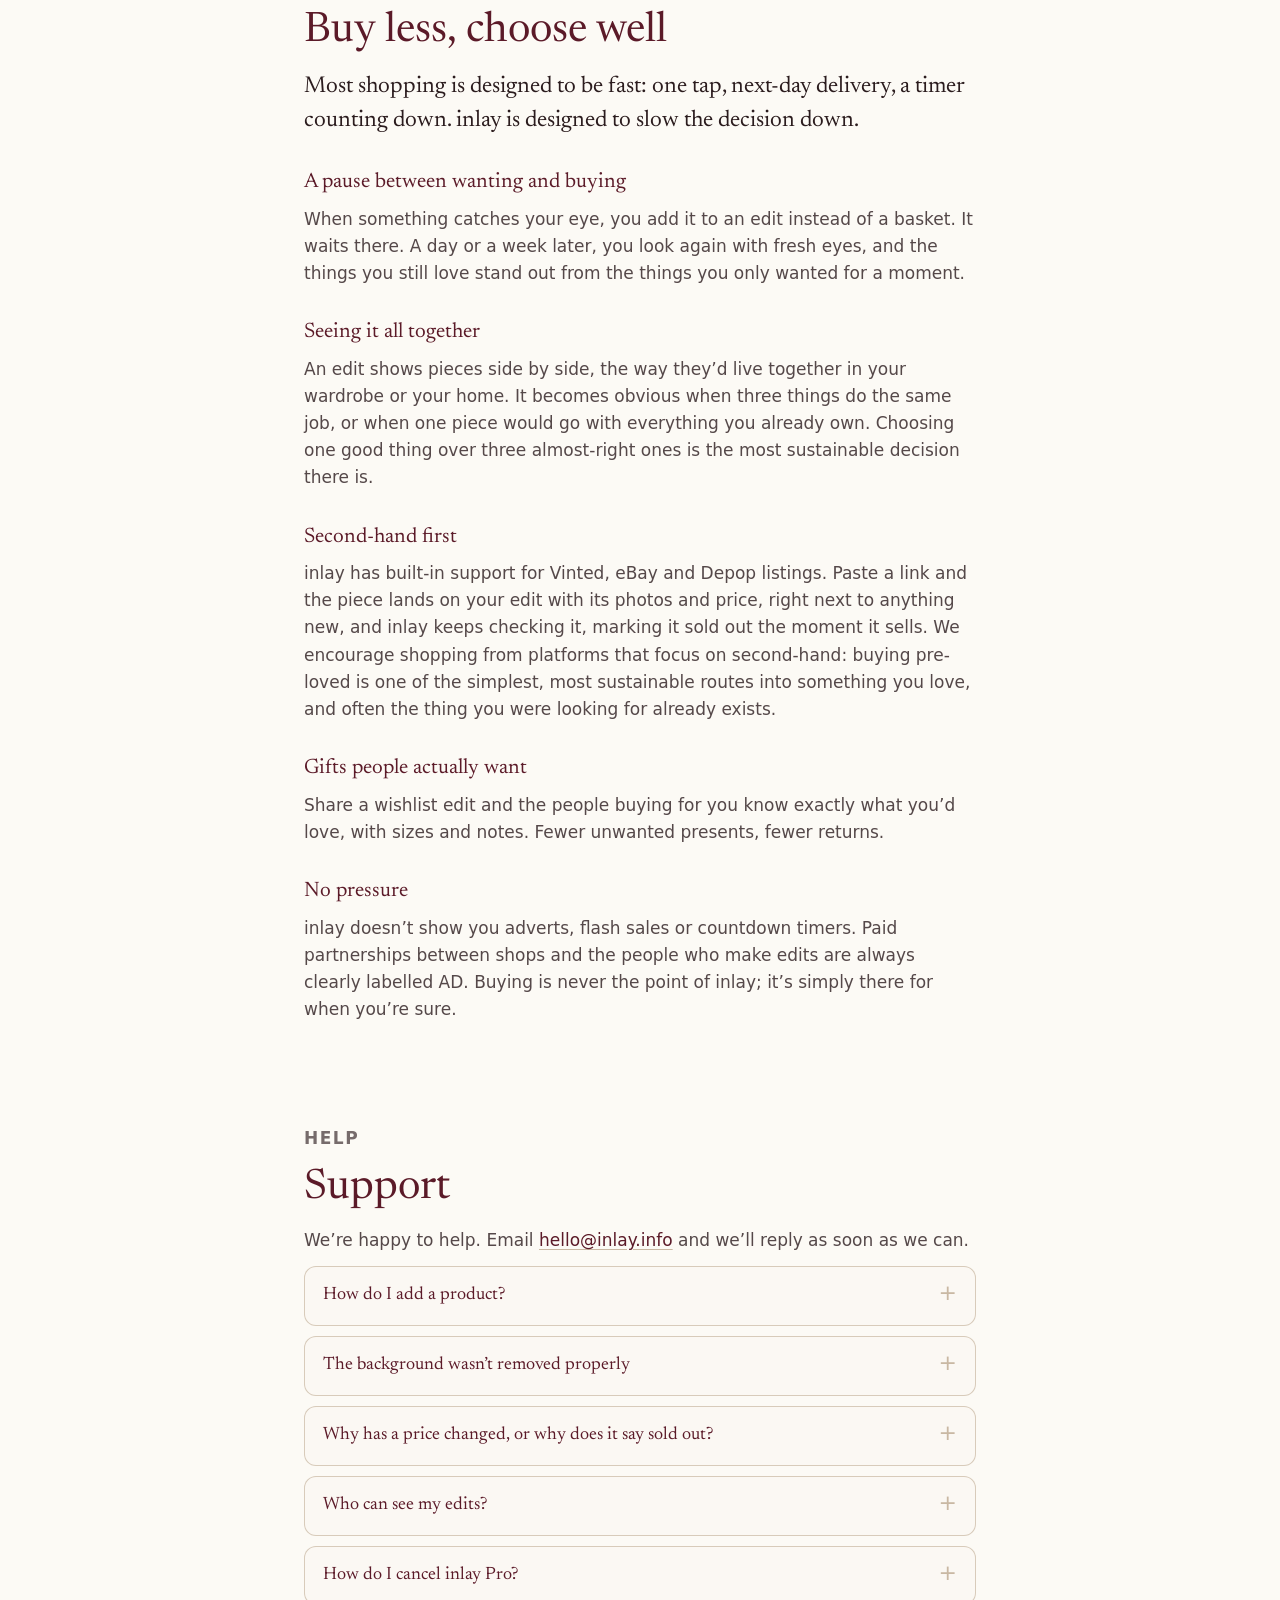
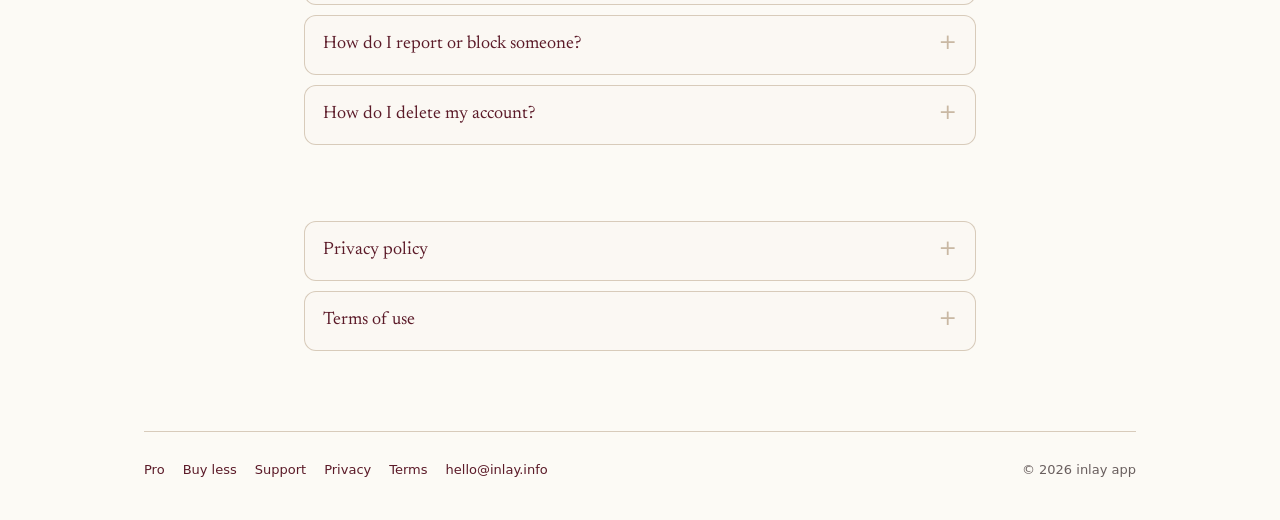
==== commit 166a3656: "Plain colour backgrounds free for everyone; patterns stay Pro; Pro wording updated in app and websit" ====
--- a/index.html
+++ b/index.html
@@ -70,8 +70,7 @@
   <h2 class="pro-title">Pro</h2>
   <p>Everything in inlay is free to use. Pro is for making your edits entirely your own.</p>
   <ul class="perks">
-    <li><strong>Every background.</strong> Gingham, polka dots, dotted paper, grid and the tailor&rsquo;s board, with both colours changeable.</li>
-    <li><strong>Any colour you like.</strong> A palette of inlay shades from dark to light, plus a colour wheel for everything else.</li>
+    <li><strong>Patterned backgrounds.</strong> Gingham, polka dots, dotted paper, grid and the tailor&rsquo;s board, in any colours you like. (Plain backgrounds in any colour are free for everyone.)</li>
     <li><strong>The full sticker collection.</strong> Pins, clips, tape, buttons, charms, hearts, sparkles, zodiac signs, speech bubbles and Christmas doodles, each in any colour.</li>
     <li><strong>Stickers from your own photos.</strong> Turn a pressed flower, a ticket or a pet into a sticker.</li>
     <li><strong>Text your way.</strong> Every font and every colour for words on your edits (free members have Classic in burgundy or black).</li>
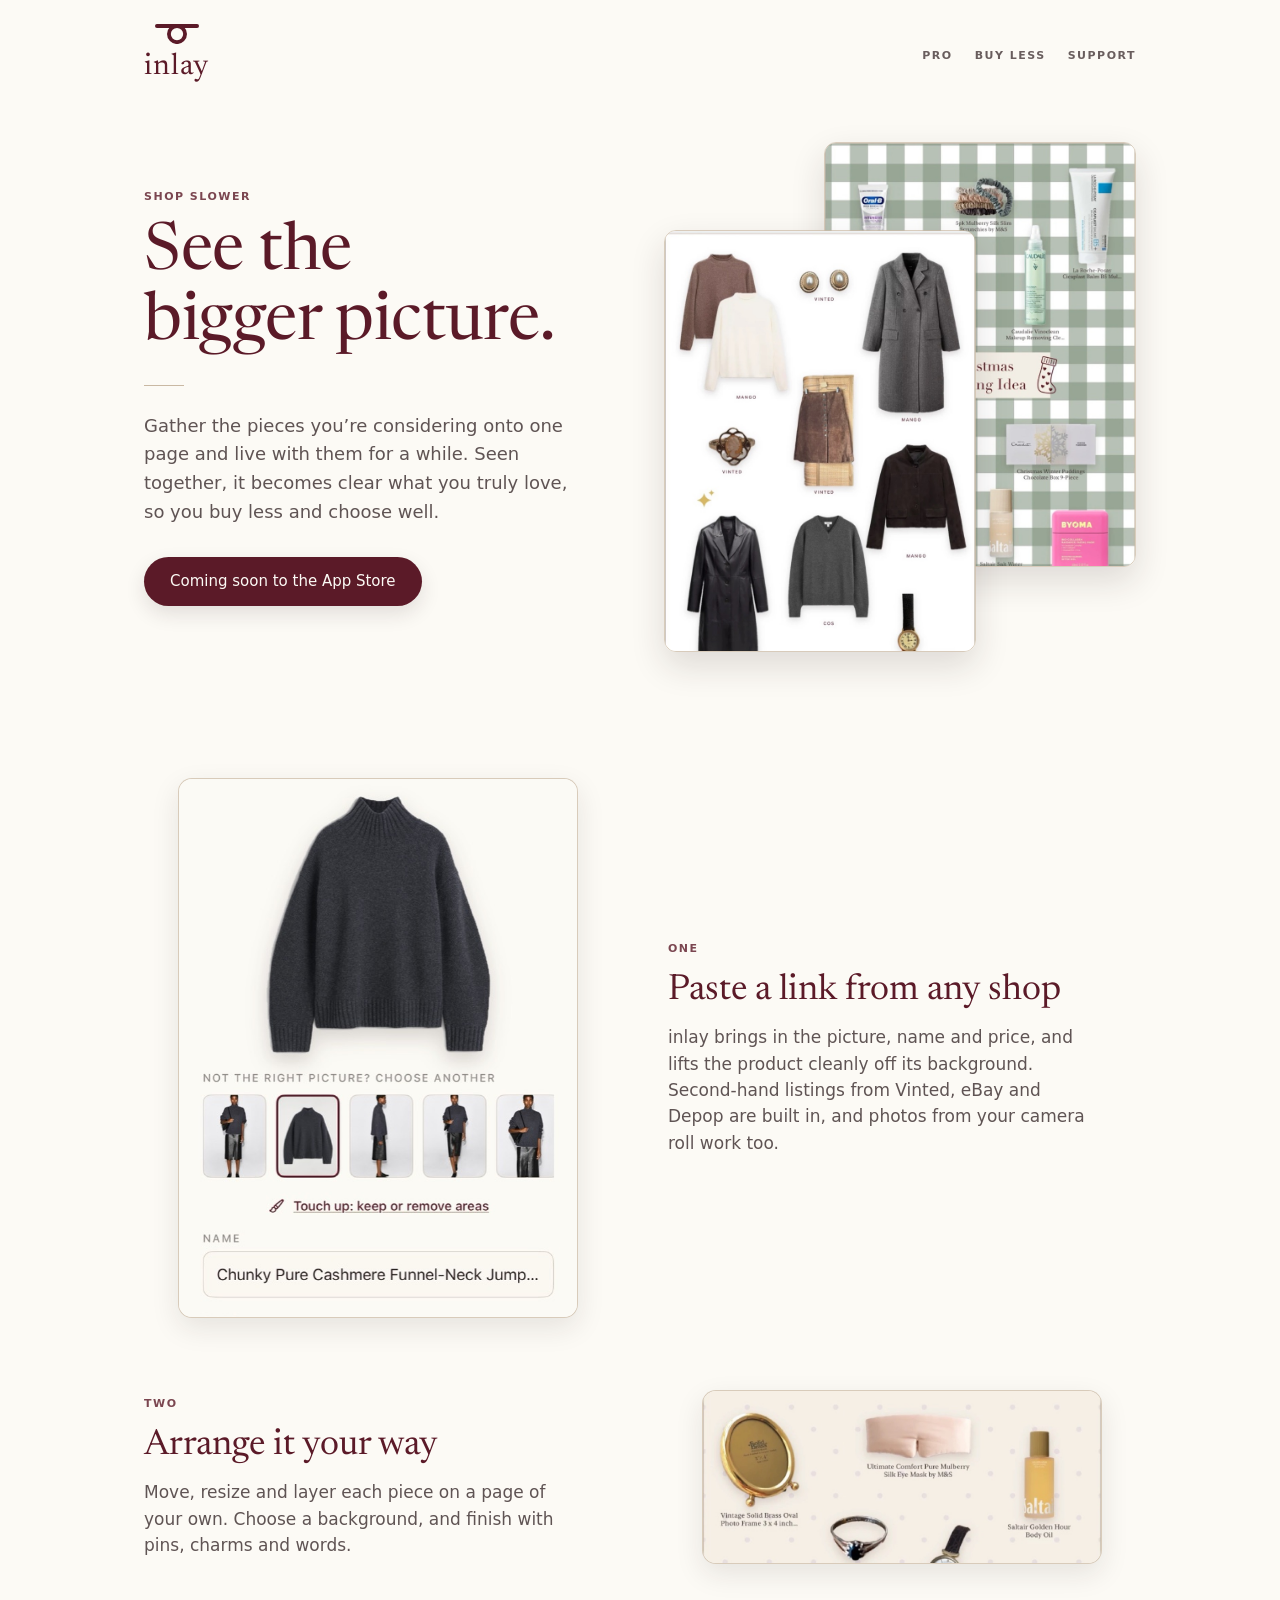
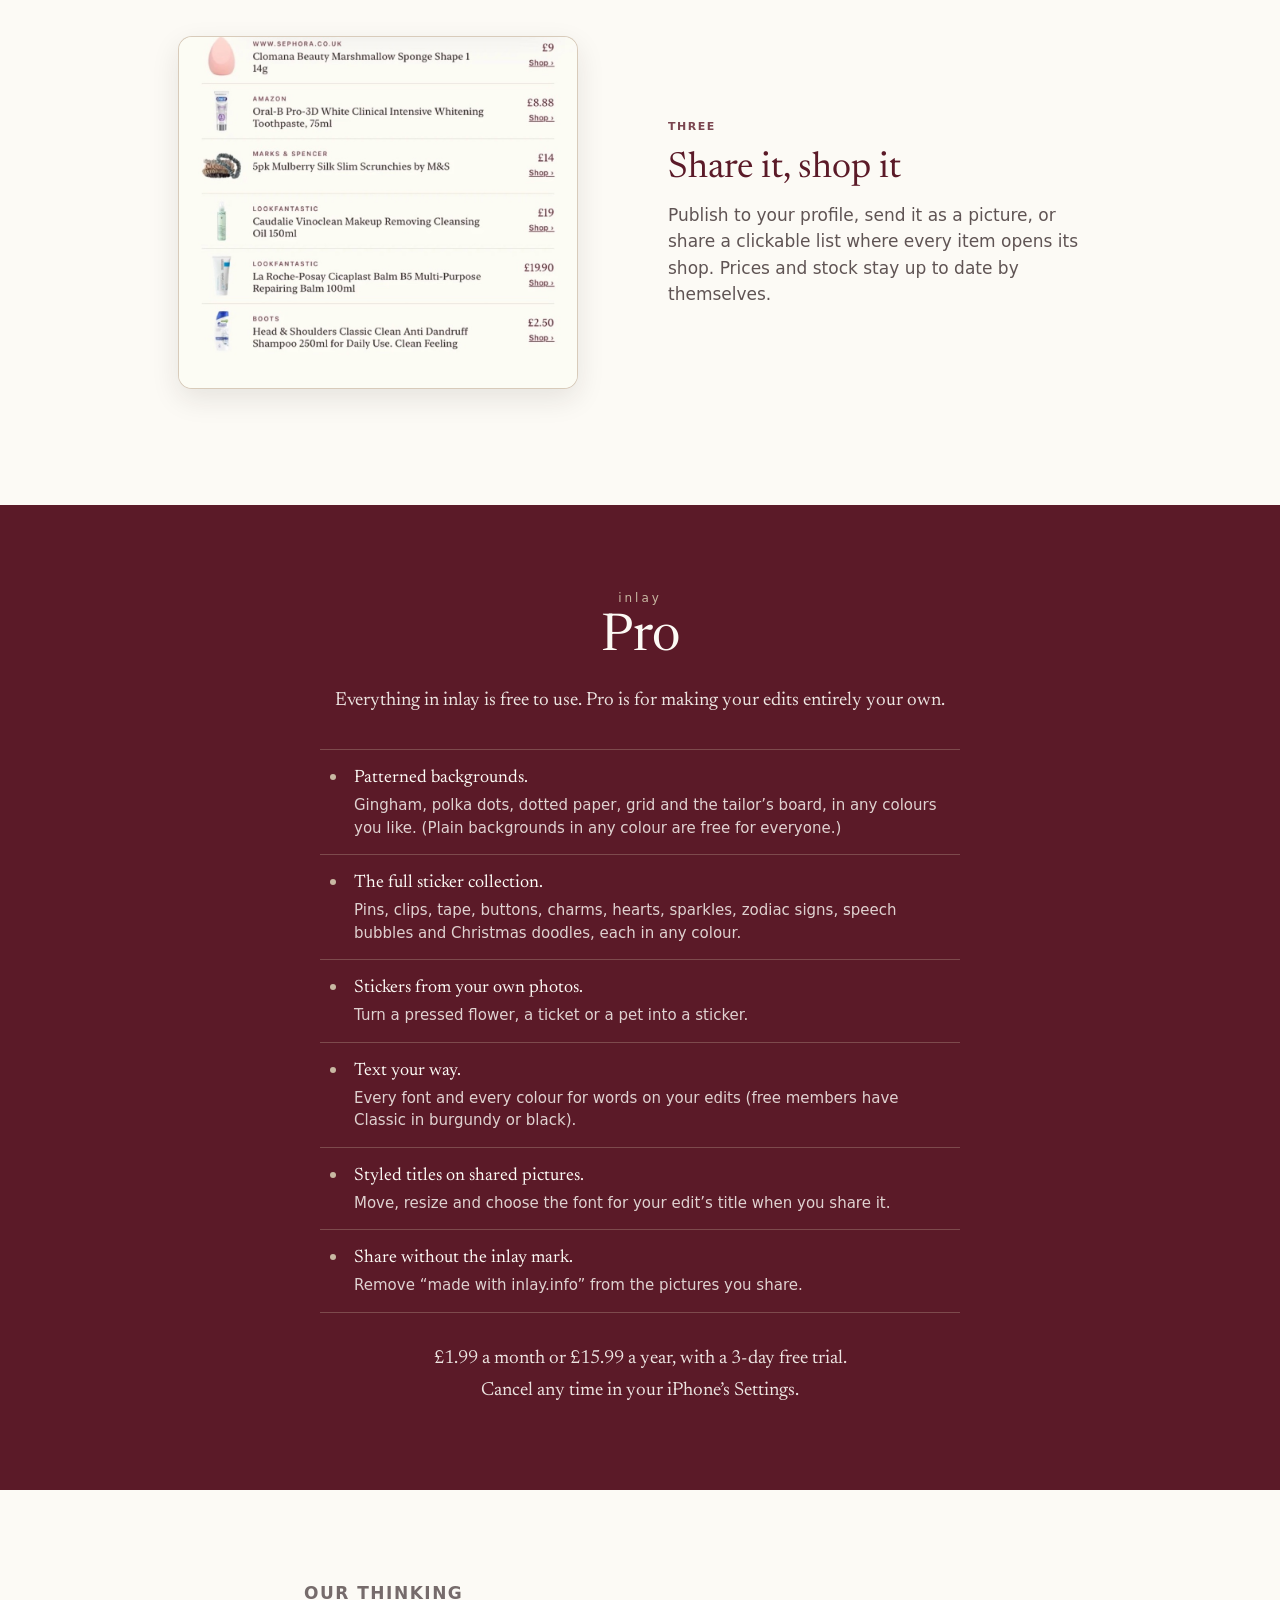
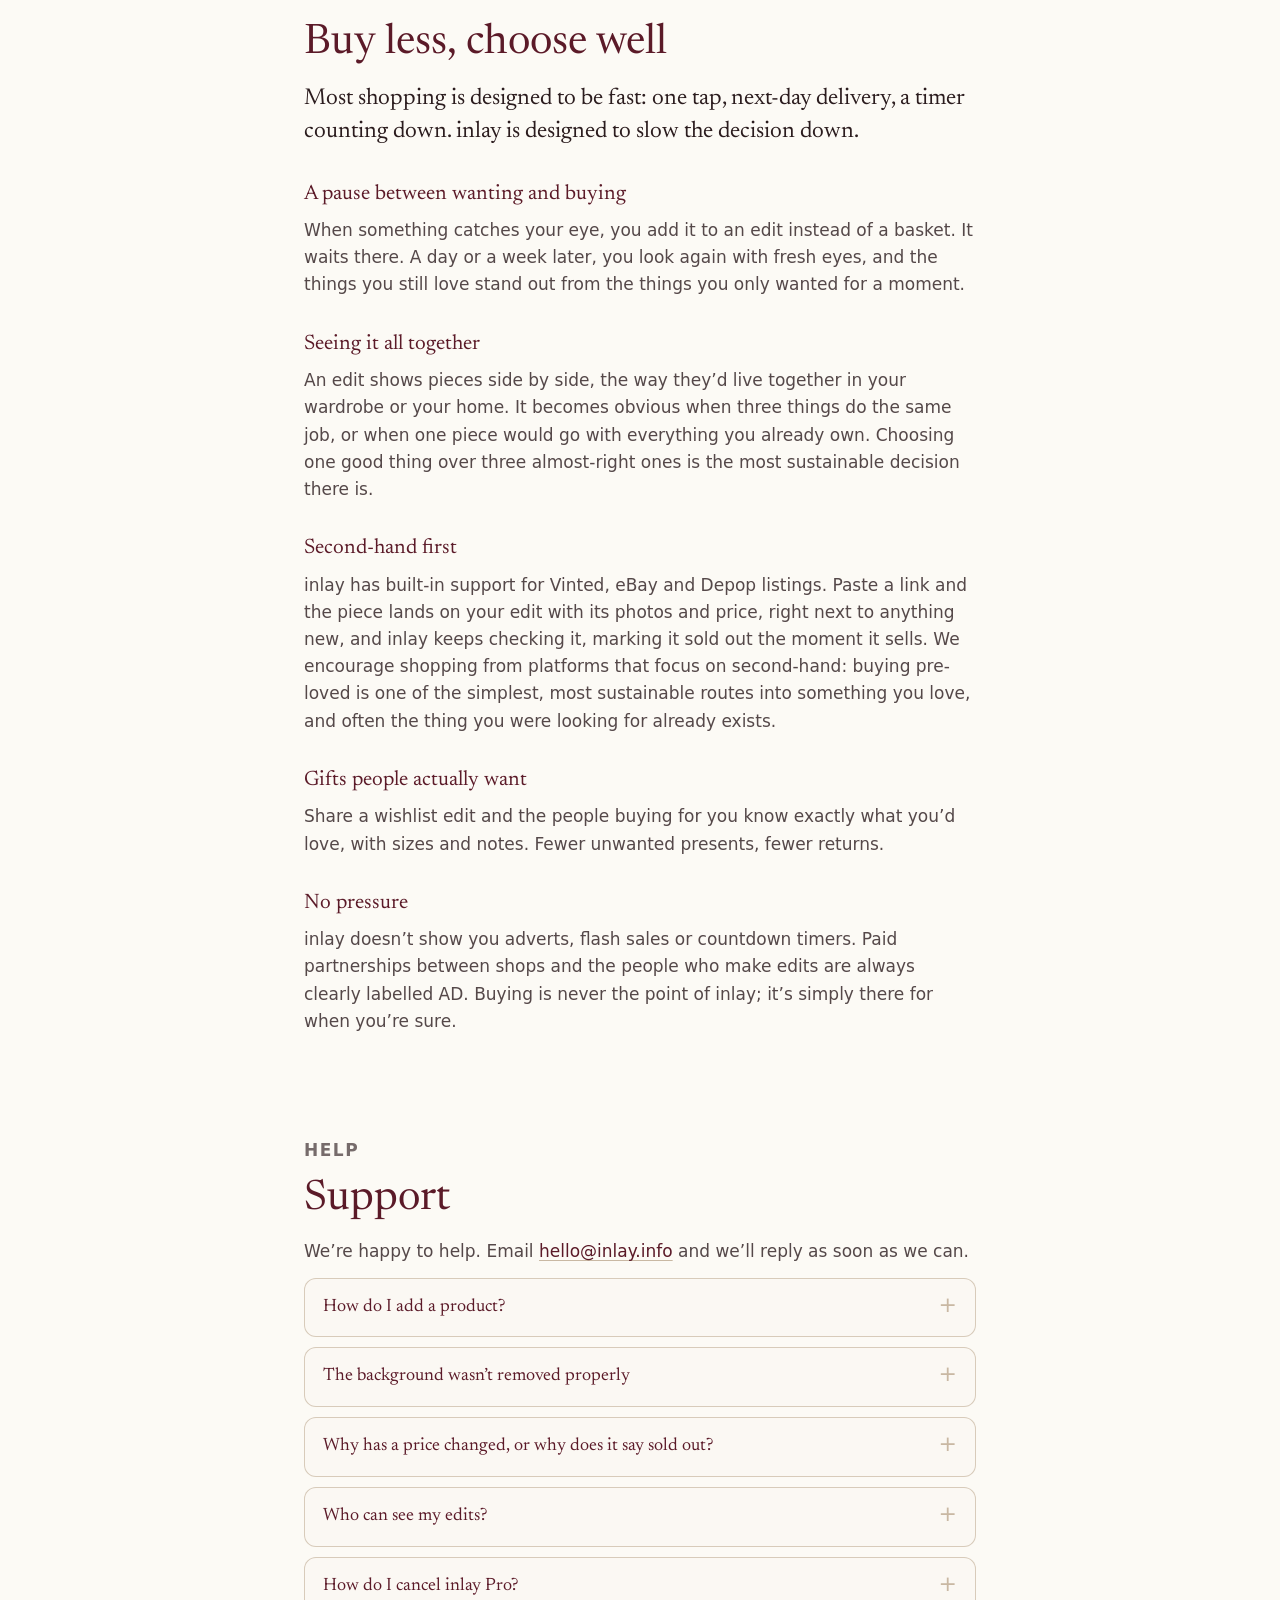
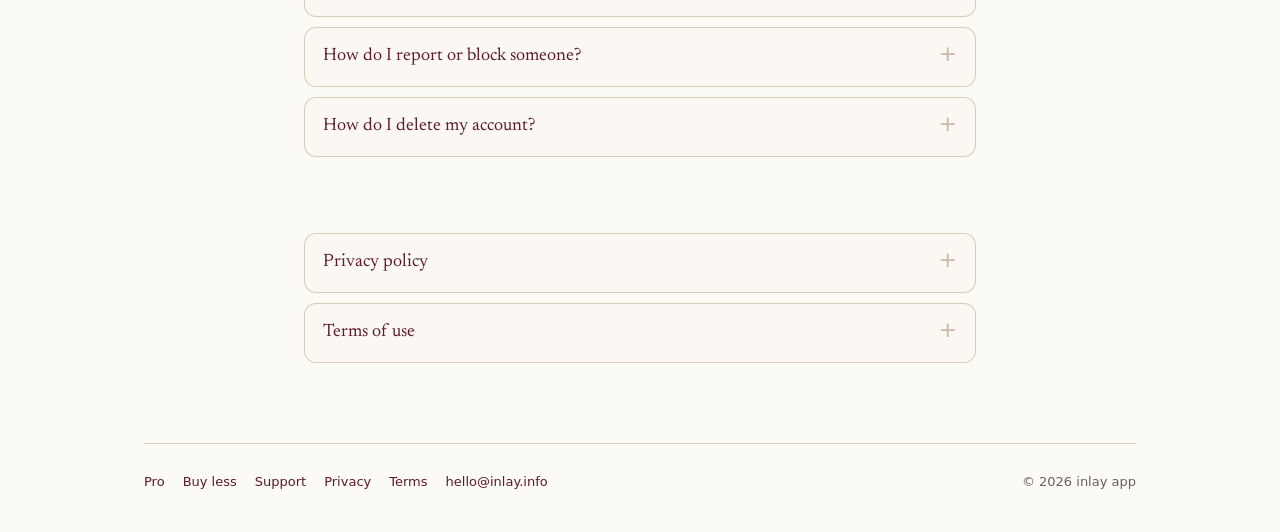
==== commit b1147c98: "New logo: app icon, logo above inlay on the opening screens, website header + favicon; build 5 Co-Au" ====
--- a/index.html
+++ b/index.html
@@ -12,12 +12,17 @@
 <link rel="preconnect" href="https://fonts.gstatic.com" crossorigin>
 <!-- iPhone, iPad and Mac use Apple's New York serif, like the app; other devices get Newsreader, its closest match. -->
 <link href="https://fonts.googleapis.com/css2?family=Newsreader:opsz,wght@6..72,400;6..72,500&display=swap" rel="stylesheet">
+<link rel="icon" type="image/png" href="images/favicon.png">
+<link rel="apple-touch-icon" href="images/apple-touch-icon.png">
 <link rel="stylesheet" href="styles.css">
 </head>
 <body>
 <div class="wrap">
 <header class="site">
-  <a class="logo" href="#top">inlay</a>
+  <a class="logo" href="#top" aria-label="inlay">
+    <svg class="mark" viewBox="0 0 748 341" aria-hidden="true"><g fill="none" stroke="currentColor"><line x1="33" y1="33" x2="715" y2="33" stroke-width="66" stroke-linecap="round"/><circle cx="374" cy="171" r="137.5" stroke-width="65"/></g></svg>
+    <span>inlay</span>
+  </a>
   <nav><a href="#pro">Pro</a><a href="#slow">Buy less</a><a href="#support">Support</a></nav>
 </header>
 </div>
--- a/styles.css
+++ b/styles.css
@@ -44,9 +44,11 @@
   padding: 24px 0;
 }
 .logo {
-  font-family: var(--serif); font-size: 30px; letter-spacing: 1px;
+  display: inline-flex; flex-direction: column; align-items: center; gap: 8px;
+  font-family: var(--serif); font-size: 30px; line-height: 1; letter-spacing: 1px;
   color: var(--burgundy); text-decoration: none;
 }
+.logo .mark { width: 44px; height: auto; display: block; }
 nav a {
   margin-left: 22px; font-size: 11px; font-weight: 600; letter-spacing: 1.5px;
   text-transform: uppercase; text-decoration: none; color: var(--ink); opacity: 0.7;
@@ -168,4 +170,5 @@
   nav a:first-child { margin-left: 0; }
   .badge { padding: 13px 20px; font-size: 14px; white-space: nowrap; }
   .logo { font-size: 26px; }
+  .logo .mark { width: 38px; }
 }
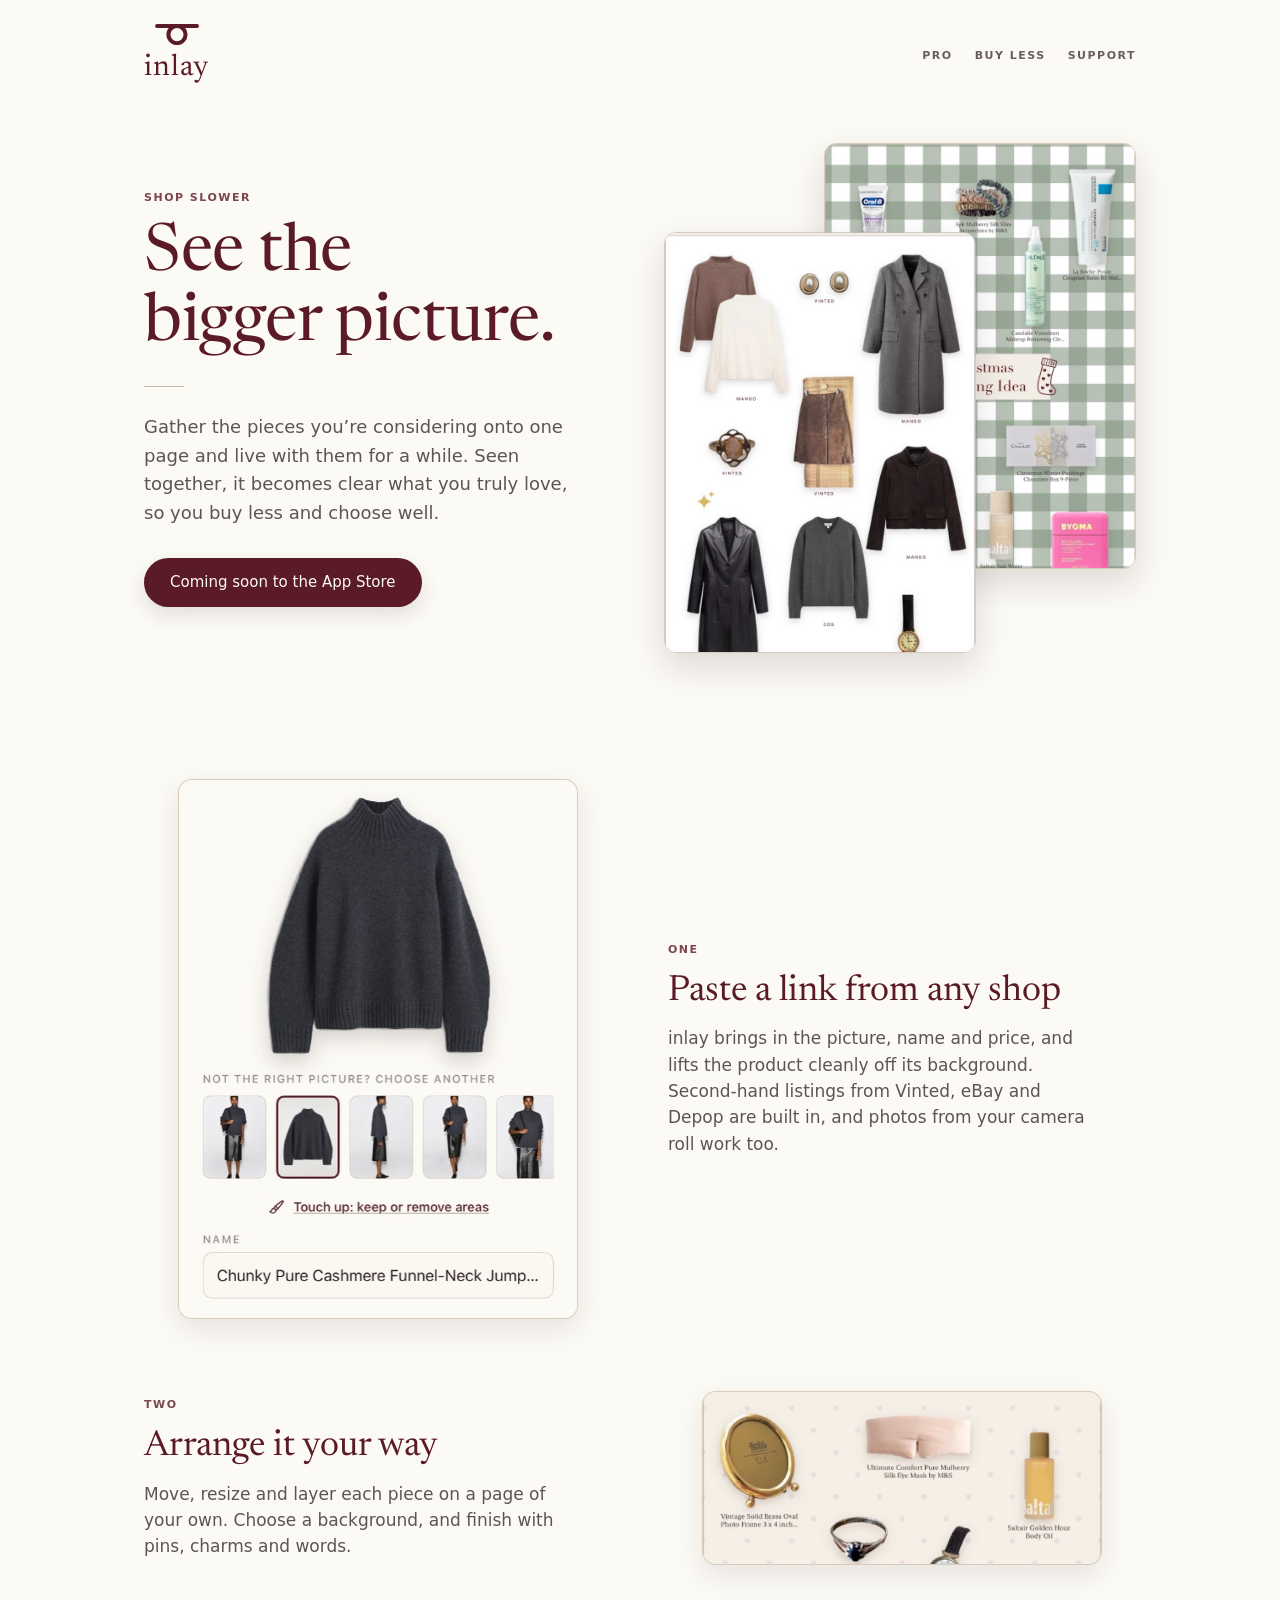
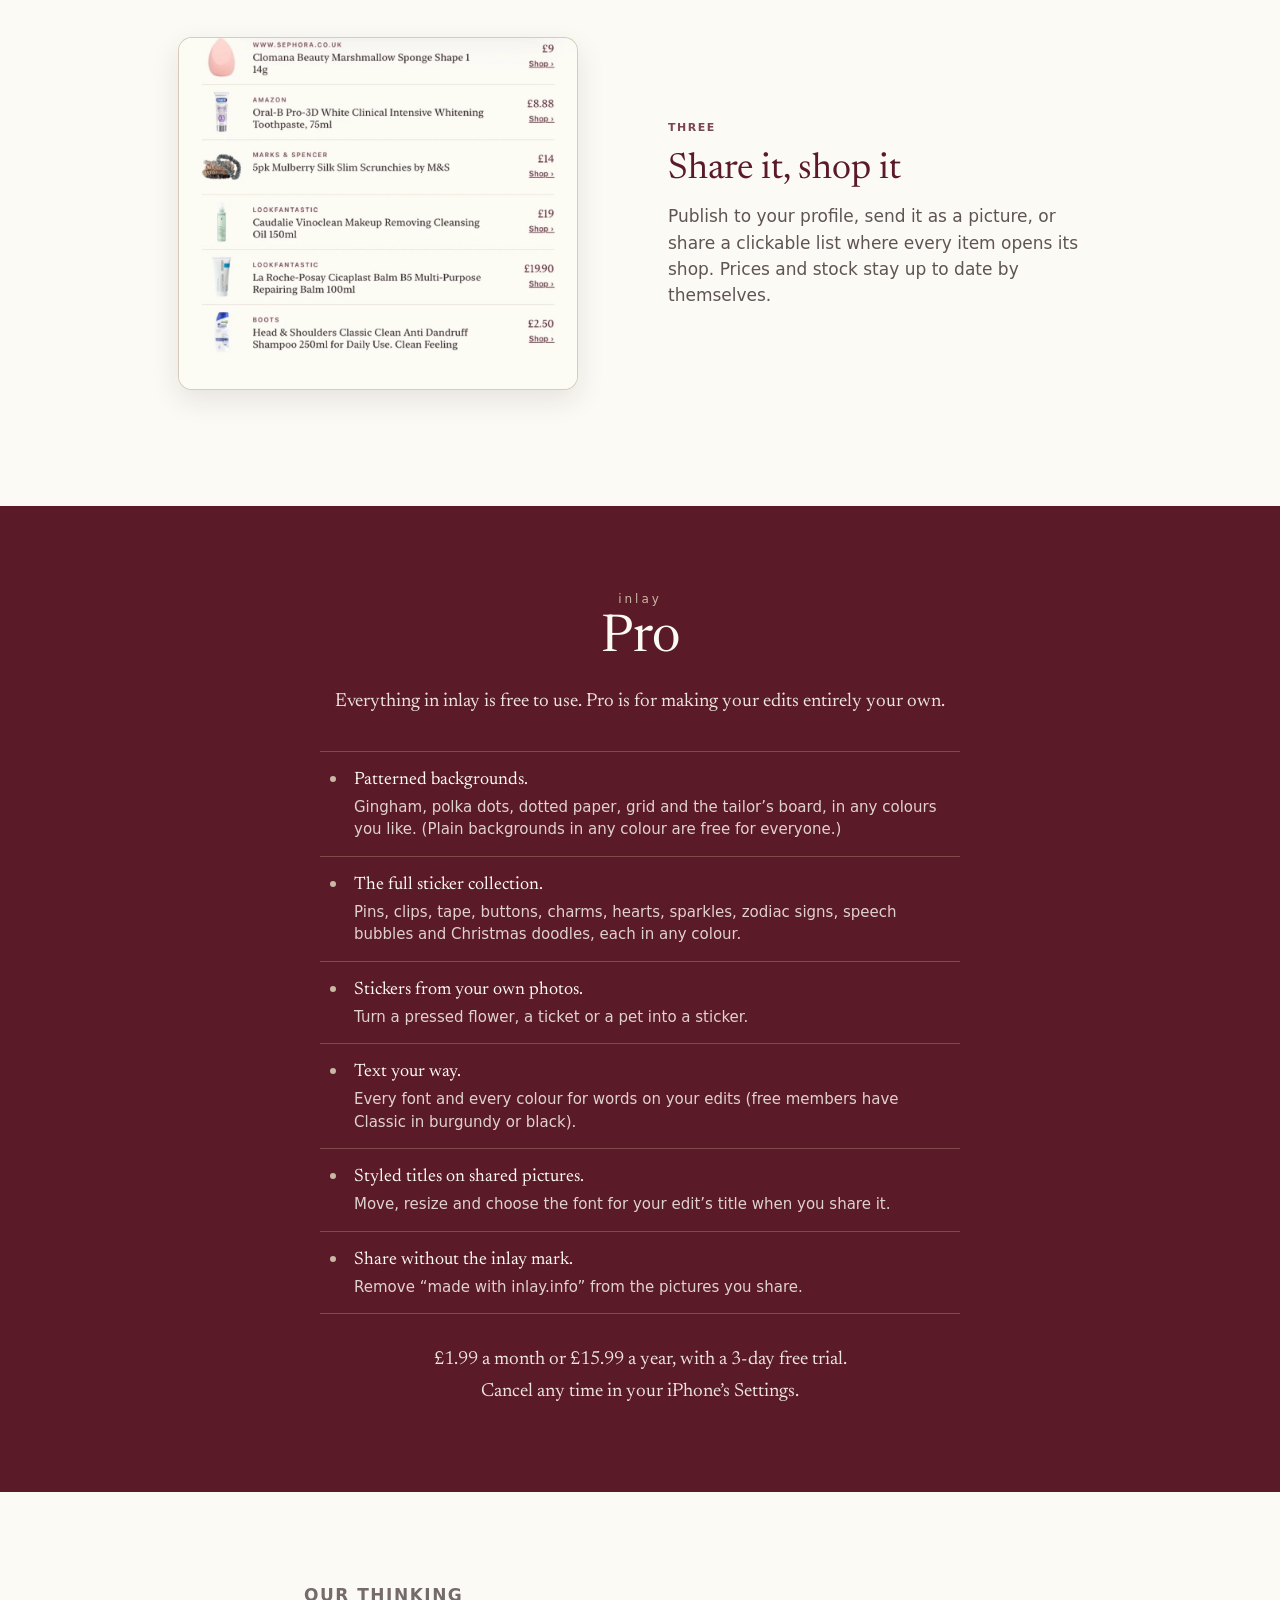
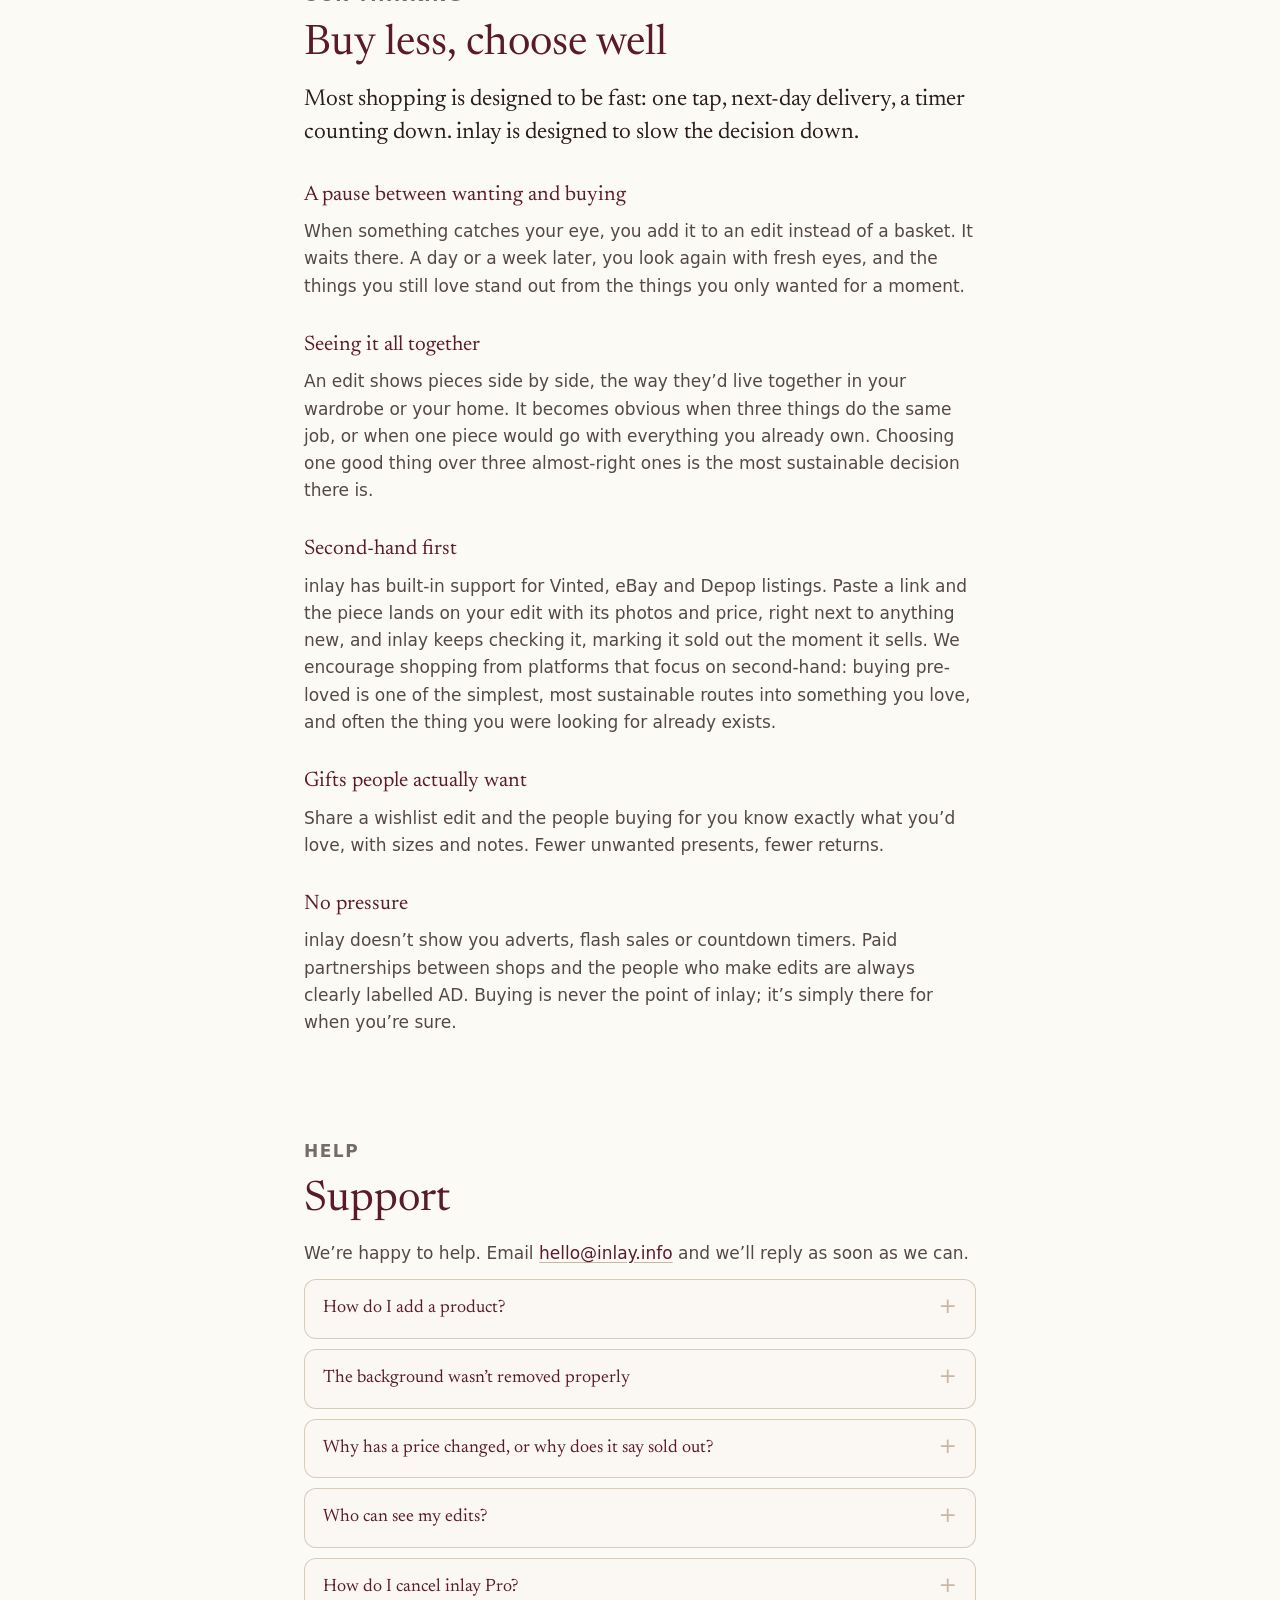
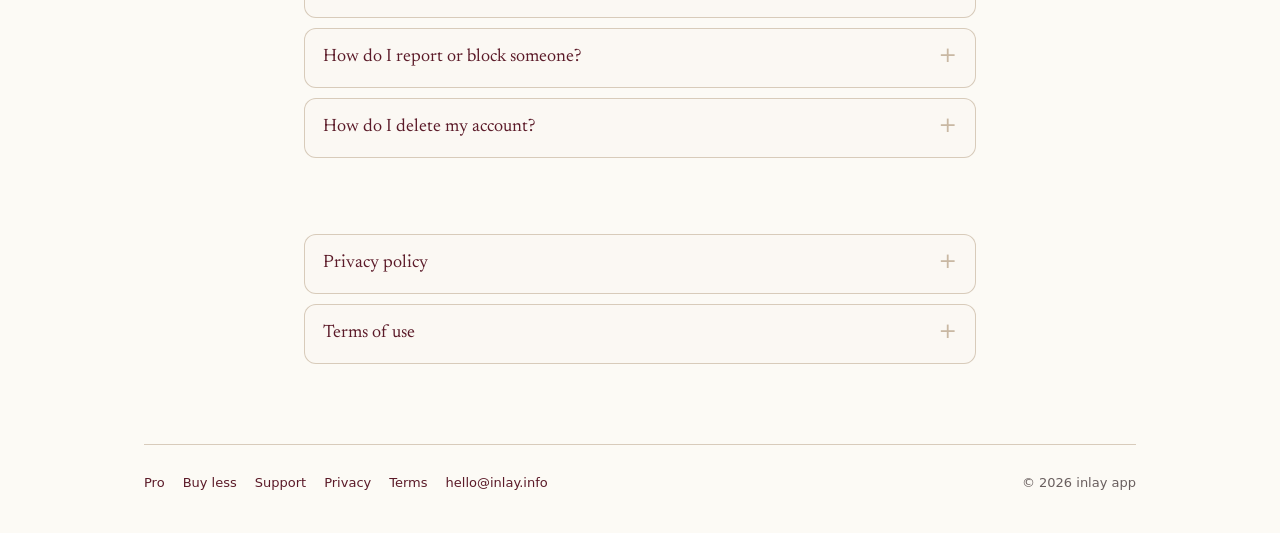
==== commit f59228a2: "Logo: friend's final version (shorter line) in icon, app and website; build 7 Co-Authored-By: Claude" ====
--- a/index.html
+++ b/index.html
@@ -20,7 +20,7 @@
 <div class="wrap">
 <header class="site">
   <a class="logo" href="#top" aria-label="inlay">
-    <svg class="mark" viewBox="0 0 748 341" aria-hidden="true"><g fill="none" stroke="currentColor"><line x1="33" y1="33" x2="715" y2="33" stroke-width="66" stroke-linecap="round"/><circle cx="374" cy="171" r="137.5" stroke-width="65"/></g></svg>
+    <svg class="mark" viewBox="0 0 706 341" aria-hidden="true"><g fill="none" stroke="currentColor"><line x1="33" y1="33" x2="673" y2="33" stroke-width="65" stroke-linecap="round"/><circle cx="353" cy="170" r="137.5" stroke-width="65"/></g></svg>
     <span>inlay</span>
   </a>
   <nav><a href="#pro">Pro</a><a href="#slow">Buy less</a><a href="#support">Support</a></nav>
